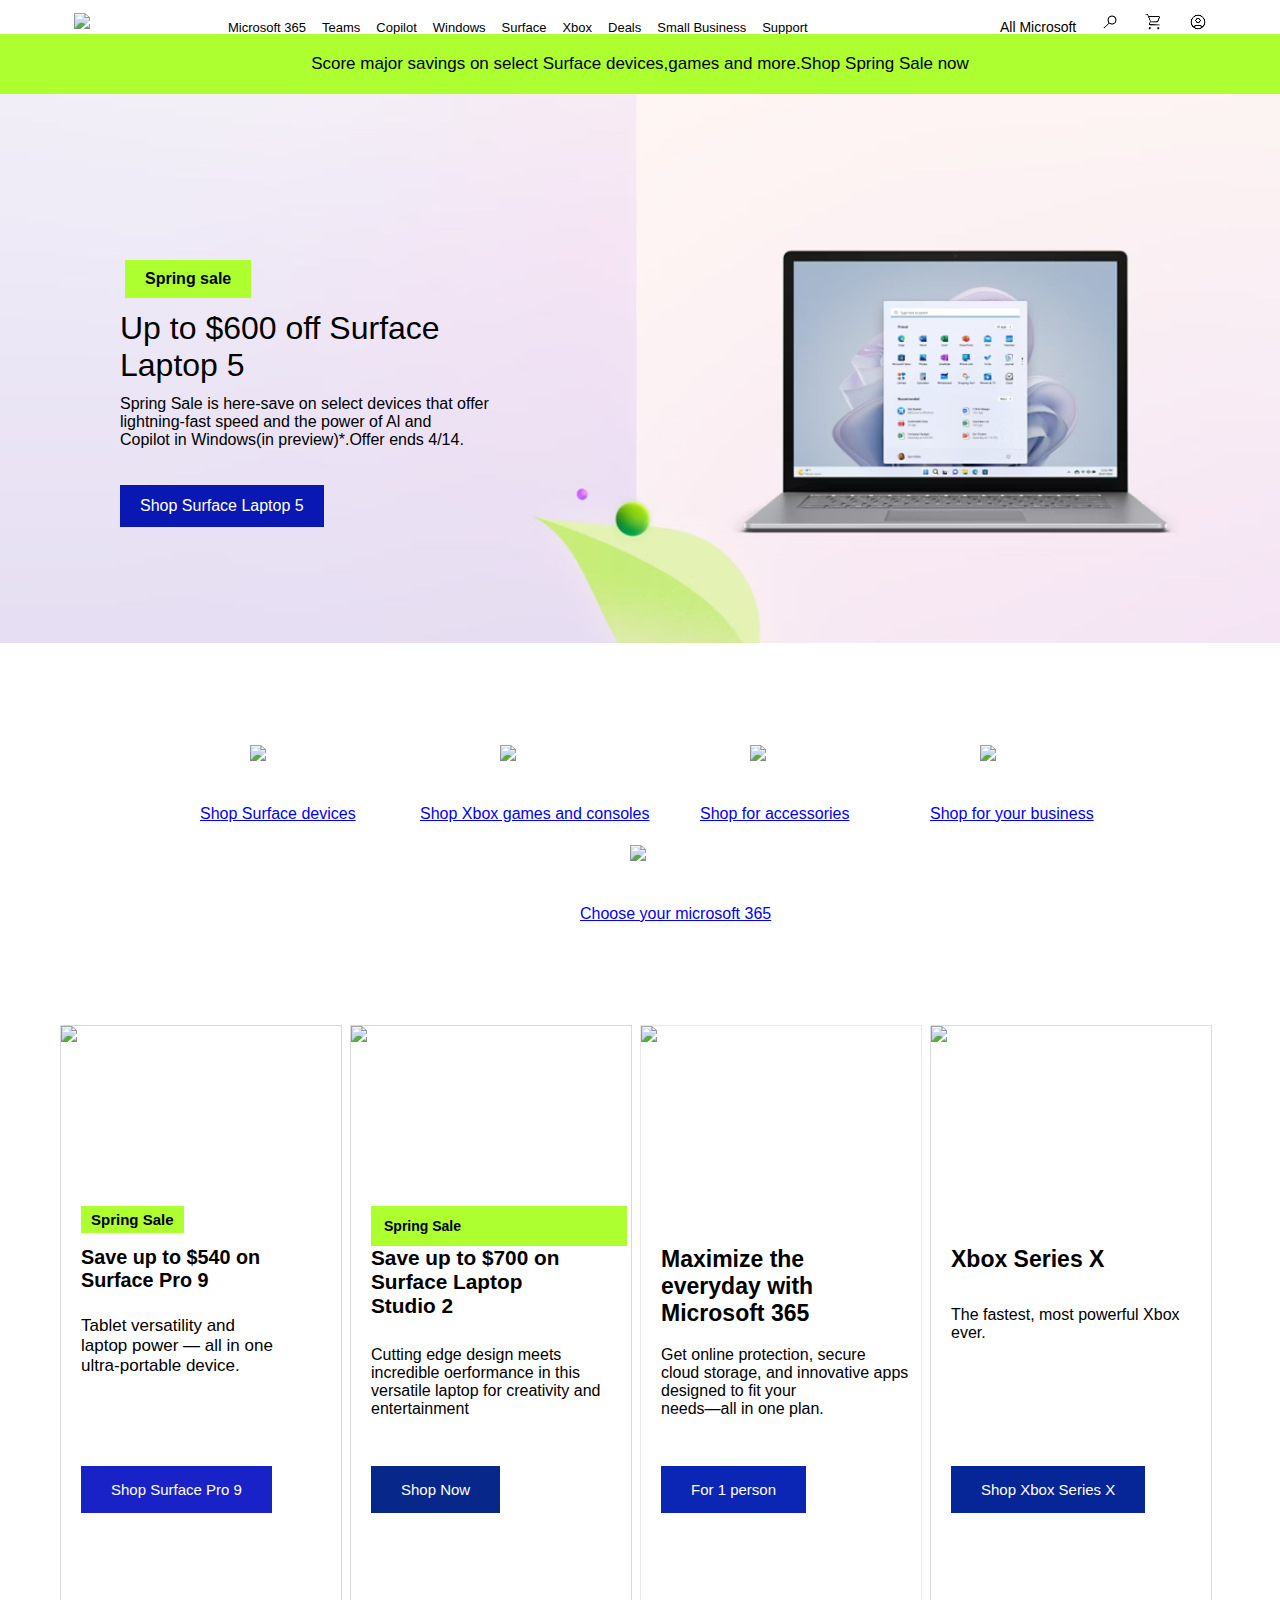
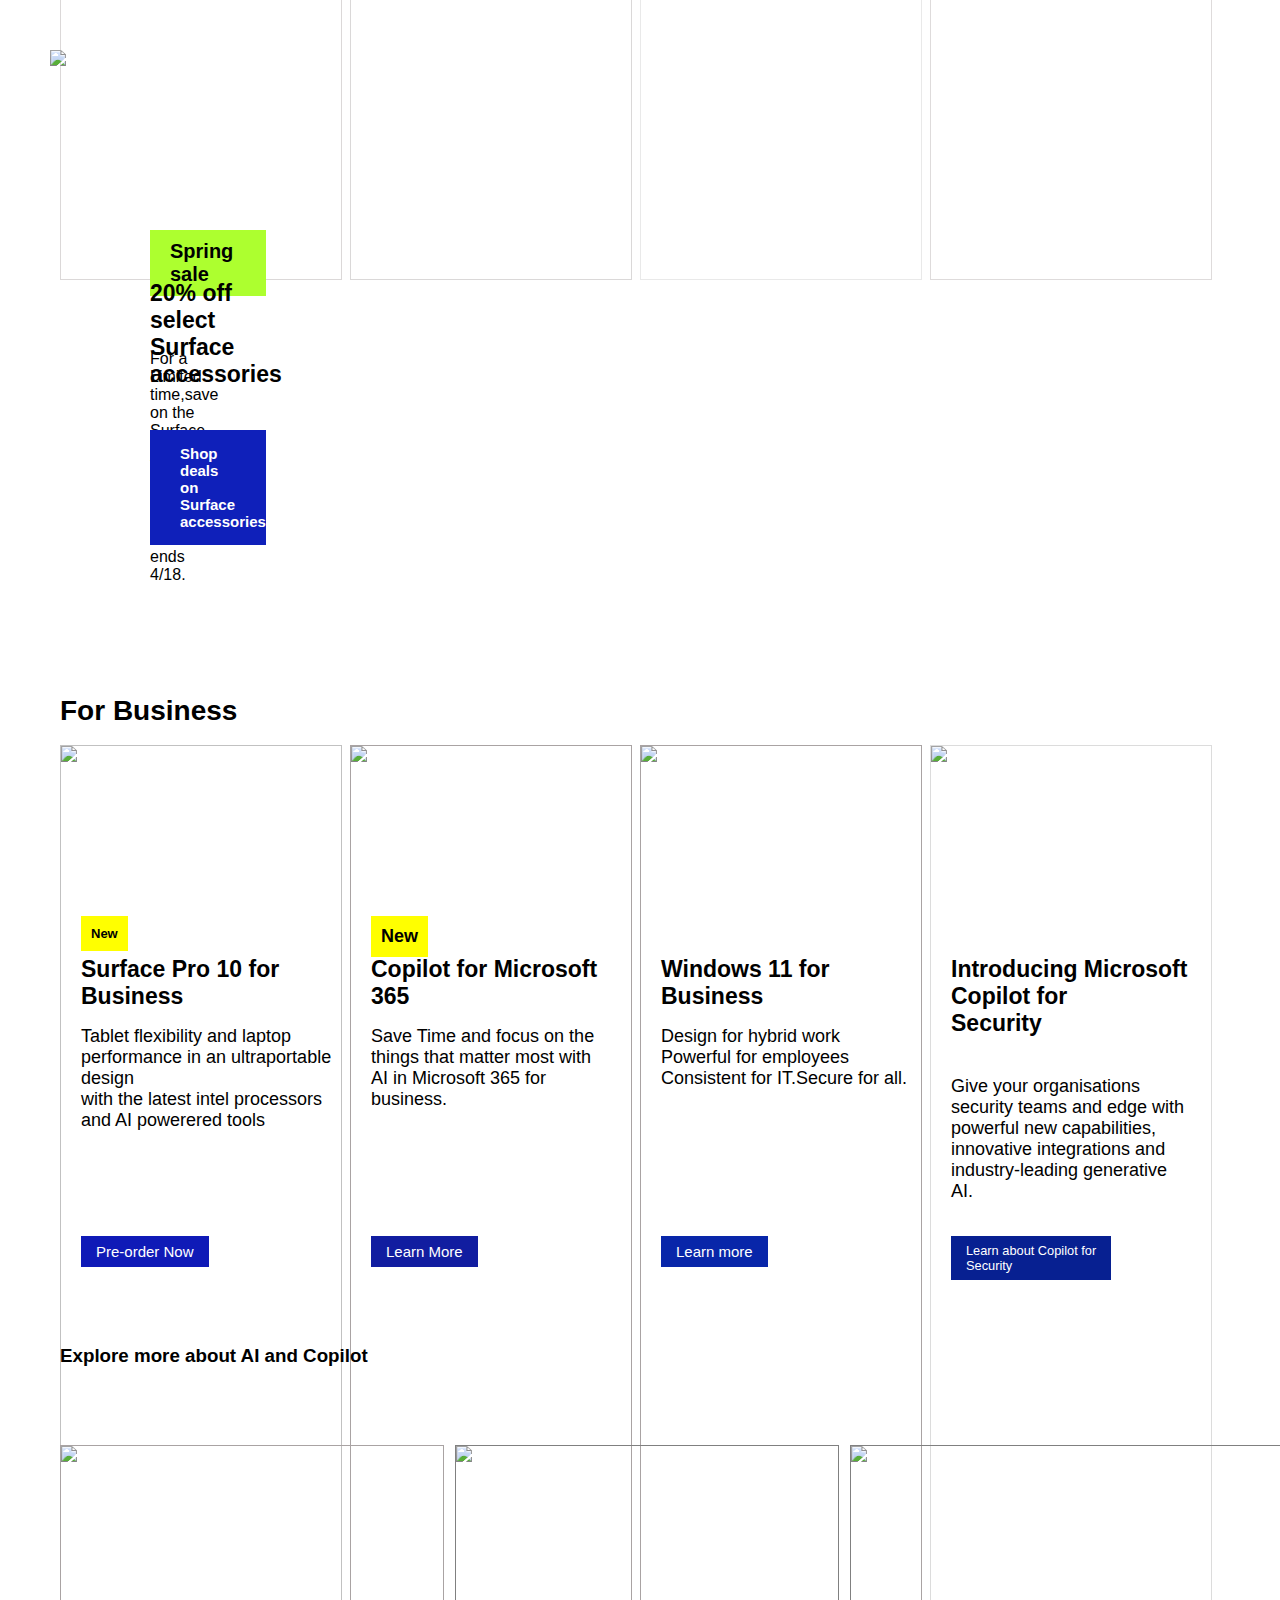
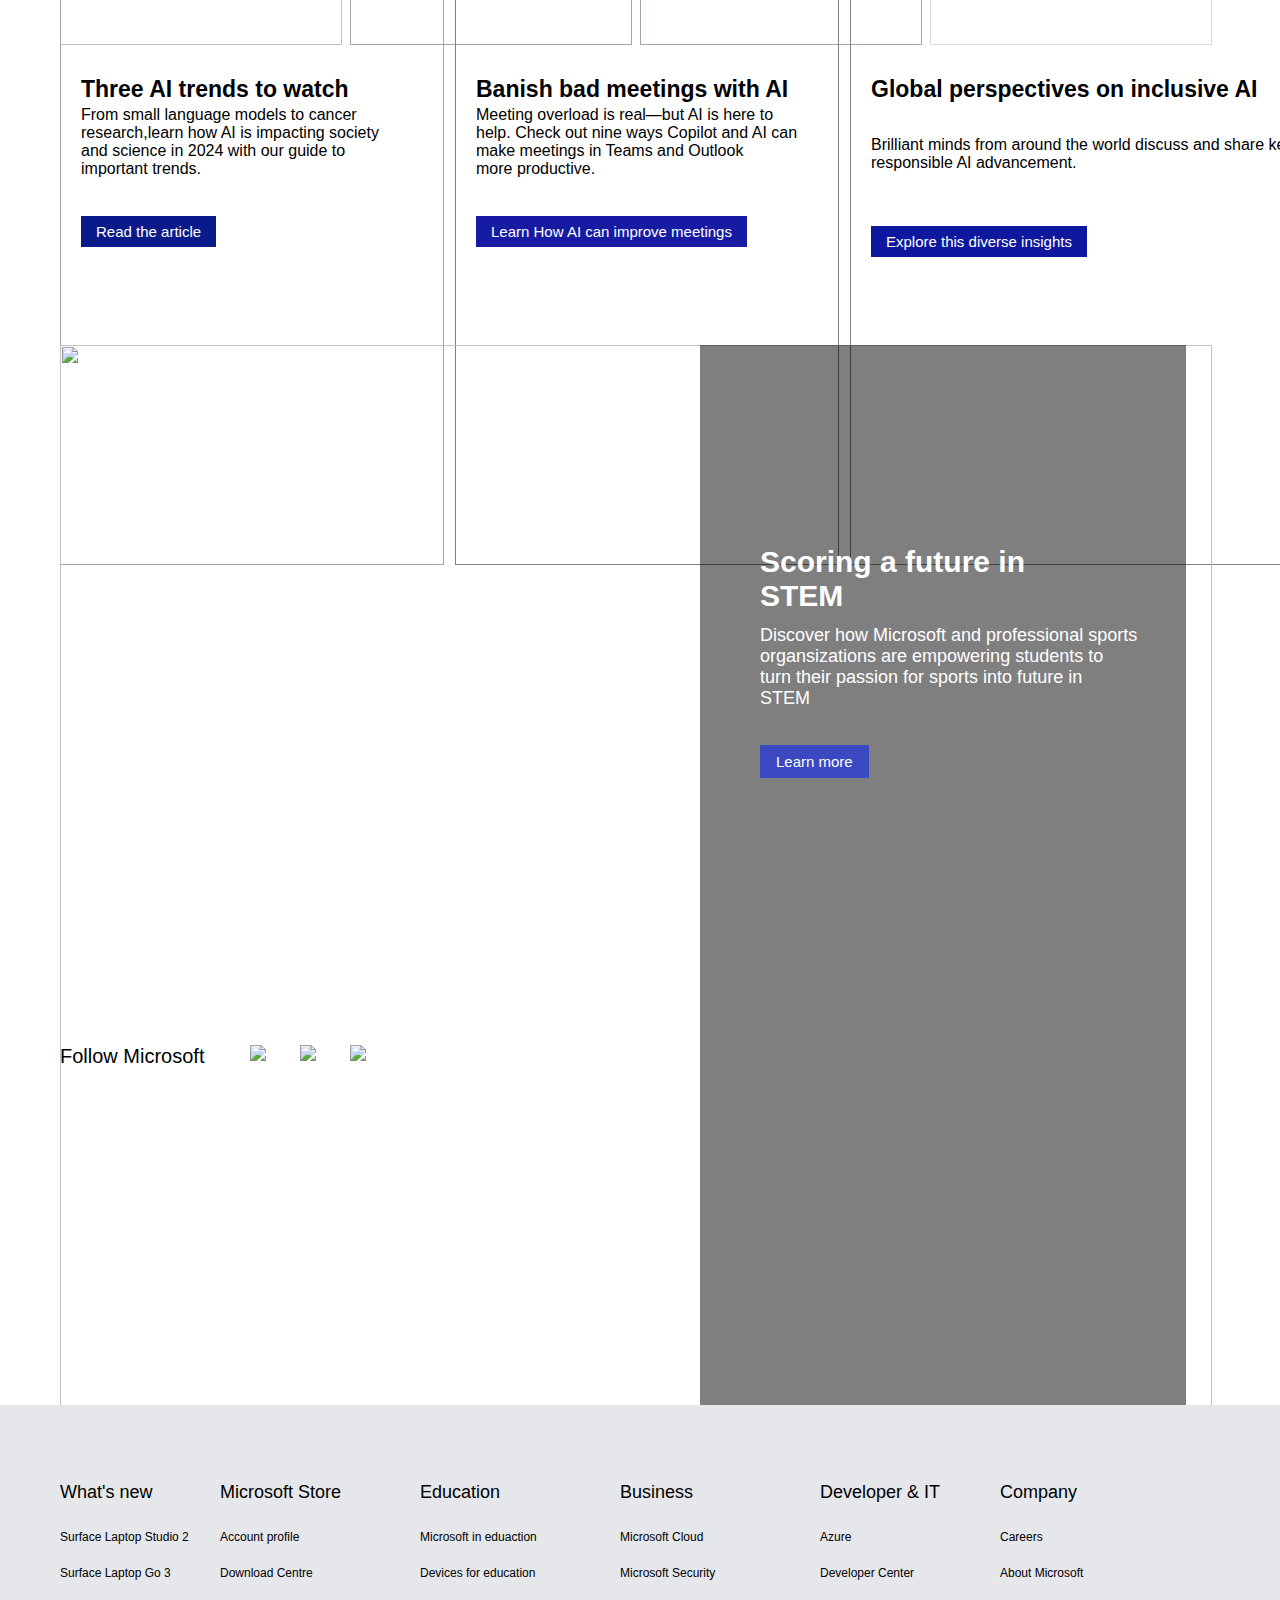
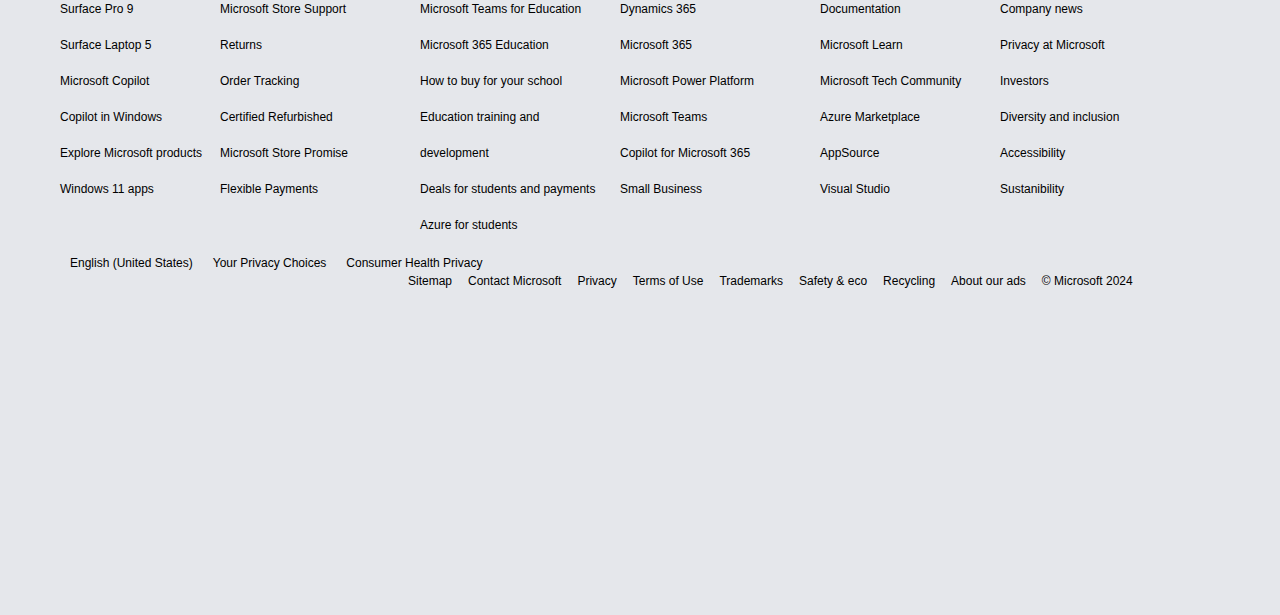
==== index.html @ fb1b8ef7 "name changed" ====
<!DOCTYPE html>
<html lang="en">
    <head>
        <title>microsoft</title>
        <meta charset="utf-8">
        <meta name="viewport" width="device-width" initial-scale="1.0">
        <link rel="stylesheet" href="style.css">
        <link rel="stylesheet" href="https://fonts.googleapis.com/css2?family=Material+Symbols+Outlined:opsz,wght,FILL,GRAD@20..48,100..700,0..1,-50..200" />
    </head>
    
     <header>
        <div class="img1">
        <img src="https://img-prod-cms-rt-microsoft-com.akamaized.net/cms/api/am/imageFileData/RE1Mu3b?ver=5c31" width="10%"></div>
        <div class="menu">
        <img src="images/menu.png"></div>
           <div class="nav-bar">
            <ul>
               <li><a href="#">Microsoft 365</a></li>
               <li><a href="#">Teams</a></li>
               <li><a href="#">Copilot</a></li>
               <li><a href="#">Windows</a></li>
               <li><a href="#">Surface</a></li>
               <li><a href="#">Xbox</a></li>
               <li><a href="#">Deals</a></li>
               <li><a href="#">Small Business</a></li>
               <li><a href="#">Support</a></li>
             </ul>
             </div>
             <div class="nav-bar2">
                <ul>
                    <li><a href="#"> All Microsoft</a></li>
                    <li><a href="#"><img src="images/search.png"></a></li>
                    <li><a href="#"><img src="images/shop.png"></a></li>
                    <li><a href="#"><img src="images/account.png"></a></li>
                </ul>
            </div>
     </header>
<body>
   <div class="score">
   <p><a href="#">Score major savings on select Surface devices,games and more.Shop Spring Sale now</a></p></div>
<div class="section1">
   <a href="#"><img src="images/Highlight.avif" width="100%"></a>
   <div class="spring">
    <h6>Spring sale</h6>
    <h5>Up to $600 off Surface<br> Laptop 5</h5>
    <h4>Spring Sale is here-save on select devices that offer<br>
    lightning-fast speed and the power of Al and<br>Copilot
    in Windows(in preview)*.Offer ends 4/14.</h4>
    <div class="blue">
    <p><a href="#">Shop Surface Laptop 5</a></p></div>
    </div>
</div>


<div class="section2">
 <div class="shop1"><a href="#"><img src="https://cdn-dynmedia-1.microsoft.com/is/content/microsoftcorp/Link-List-Icons-Surface-Devices?wid=20&hei=20" width="4%"></a>
    <p><a href="#">Shop Surface devices</a></p>
  </div>
 <div class="shop2"><a href="#"><img src="https://cdn-dynmedia-1.microsoft.com/is/content/microsoftcorp/Link-List-Icons-Xbox-Games-Consoles?wid=20&hei=20" width="4%"></a>
  <p><a href="#">Shop Xbox games and consoles</a></p>
</div>
 <div class="shop3"><a href="#"><img src="https://cdn-dynmedia-1.microsoft.com/is/content/microsoftcorp/Link-List-Icons-Accessories?wid=20&hei=20" width="4%"></a>
 <p><a href="#">Shop for accessories</a></p>
</div>
 <div class="shop4"><a href="#"><img src="https://cdn-dynmedia-1.microsoft.com/is/content/microsoftcorp/Link-List-Icons-Business?wid=20&hei=20" width="4%"></a>
<p><a href="#">Shop for your business</a></p></div>
 <div class="shop5"><a href="#"><img src="https://cdn-dynmedia-1.microsoft.com/is/content/microsoftcorp/Link-List-Icons-Microsoft-365?wid=20&hei=20" width="4%"></a>
<p><a href="#">Choose your microsoft 365</a></p></div>
</div>


<div class="section3">
   <div class="save">
<img src="https://cdn-dynmedia-1.microsoft.com/is/image/microsoftcorp/Content-Card-Test-Surface-Pro-9-Contextual-Lifestyle-01?wid=297&hei=167&fit=crop">
<h6>Spring Sale</h6><br><br>
<h5>Save up to $540 on<br> Surface Pro 9</h5>
<h4>Tablet versatility and <br>laptop power — all in one<br> ultra-portable device.</h4>
<p class="pre2">Shop Surface Pro 9</p>
</div>

<div class="save1">
<img src="https://cdn-dynmedia-1.microsoft.com/is/image/microsoftcorp/Content-Card-Surface-Laptop-Studio-2-CONS-M001?wid=297&hei=167&fit=crop">
<h6>Spring Sale</h6>
<h4>Save up to $700 on<br> Surface Laptop<br> Studio 2</h4>
<h3>Cutting edge design meets incredible oerformance in this versatile laptop for creativity and entertainment</h3>
<p><a href="#">Shop Now</a></p>
</div>

<div class="save2">
 <img src="https://cdn-dynmedia-1.microsoft.com/is/image/microsoftcorp/Content-Card-Microsoft-365-Lifestyle-Sandstone-Icon-Toss?wid=297&hei=167&fit=crop">  
 <h5>Maximize the <br>everyday with<br> Microsoft 365</h5><br>
 <h4>Get online protection, secure<br> cloud storage, and innovative apps designed to fit your<br> needs—all in one plan.</h4><br>
<p><a href="#">For 1 person</a></p>
</div>

<div class="save3">
<img src="https://cdn-dynmedia-1.microsoft.com/is/image/microsoftcorp/gldn-XSX-CP-Xbox-Series-X?wid=297&hei=167&fit=crop">
<h5> Xbox Series X</h5><br>                                                                                                                                                    
  <h4> The fastest, most powerful Xbox ever.</h4><br>
   <p><a href="#">Shop Xbox Series X</a></p>
</div>
</div>

<div class="section4">
<img src="https://cdn-dynmedia-1.microsoft.com/is/image/microsoftcorp/Highlight-Surface-USB-C-Travel-Hub-Pen-FY24SPR:VP4-1260x600">
<div class="spring2">
<h6>Spring sale</h6>
<h5>20% off select Surface<br>accessories</h5>
<h4>For a Limited time,save on the Surface USB-C<br>
Travel Hub and select Surface Pens.Offer ends<br>4/18.</h4>
<p><a href="#">Shop deals on Surface accessories</a></p>
</div>
</div>

<div class="section5">
<h2>For Business</h2>

<div class="new">
 <img src="https://cdn-dynmedia-1.microsoft.com/is/image/microsoftcorp/Content-Card-Surface-Pro-10-Platinum-Lifestyle-COMR-M001?wid=297&hei=167&fit=crop">  
 <h6>New</h6>
 <h5>Surface Pro 10 for Business</h5>
 <h4>Tablet flexibility and laptop <br>
performance in an ultraportable design<br>
with the latest intel processors and AI powerered tools</h4>
<p><a href="#">Pre-order Now</a></p>
</div>

<div class="time">
<img src="https://cdn-dynmedia-1.microsoft.com/is/image/microsoftcorp/Content-Card-Copilot-Commercial?wid=297&hei=167&fit=crop">
<h6>New</h6>
<h5>Copilot for Microsoft 365</h5>
<h4>Save Time and focus on the<br>
things that matter most with<br> AI in Microsoft 365 for<br> business.</h4>
<p><a href="#">Learn More</a></p>
</div>

<div class="learn">
<img src="https://cdn-dynmedia-1.microsoft.com/is/image/microsoftcorp/Content-Card-Windows-11-Business?wid=297&hei=167&fit=crop">
<h4>Windows 11 for Business</h4>
<h3>Design for hybrid work<br>
Powerful for employees<br>
Consistent for IT.Secure for all.</h3>
<p><a href="#">Learn more</a></p>
</div>

<div  class="copilot">
<img src="https://cdn-dynmedia-1.microsoft.com/is/image/microsoftcorp/Content-Card-Copilot-For-Security?wid=297&hei=167&fit=crop">
<h4>Introducing Microsoft<br> Copilot for<br> Security</h4>
<h3>Give your organisations<br> security teams and edge with<br> powerful new capabilities,<br>innovative integrations 
   and<br> industry-leading generative<br>AI.
</h3>
<p><a href="#">Learn about Copilot for<br> Security</a></p>
</div>

</div>

<div class="section6">
<h2>Explore more about AI and Copilot</h2>
<div class="trend">
<img src="https://cdn-dynmedia-1.microsoft.com/is/image/microsoftcorp/Content-Card-AI-Trends-03-2024?wid=404&hei=228&fit=crop">
<h3>Three AI trends to watch</h3>
<h5>From small language models to cancer<br> research,learn how AI is impacting society<br> and science in 2024 with our guide to<br>
   important trends.
</h5>
<p><a>Read the article</a></p>
</div>

<div class="meeting">
<img src="https://cdn-dynmedia-1.microsoft.com/is/image/microsoftcorp/Content-Card-Microsoft-Copilot-Bad-Meetings?wid=404&hei=228&fit=crop">
<h3>Banish bad meetings with AI</h3>
<h5>Meeting overload is real—but AI is here to <br>help. 
   Check out nine ways Copilot and AI can<br> make meetings in Teams and Outlook<br> more productive.
</h5>
<p><a>Learn How AI can improve meetings</a></p>
</div>

<div class="AI">
<img src="https://cdn-dynmedia-1.microsoft.com/is/image/microsoftcorp/Content-Card-MSCOM-Responsible-AI-Interviews?wid=404&hei=228&fit=crop">
<h3>Global perspectives on inclusive AI</h3>
<h5>Brilliant minds from around the world discuss and share key insights on responsible AI advancement.</h5>
<p><a>Explore this diverse insights</a></p>
</div>

</div>

<div class="section7">
<img src="https://cdn-dynmedia-1.microsoft.com/is/image/microsoftcorp/Highlight-MSCOM-Microsoft-Sport-STEM-24:VP3-1083x600">
<div class="score1">
<h4>Scoring a future in<br>STEM</h4>   
<h5>Discover how Microsoft and professional sports<br> organsizations are empowering students 
   to<br> turn their passion for sports into future in<br> STEM</h5>
   <p><a>Learn more</a></p>
   </div>
</div>

<div class="section8"><p>Follow Microsoft</p>
<div class="socials"><a href="#"><img src="https://cdn-dynmedia-1.microsoft.com/is/image/microsoftcorp/Facebook%202x?scl=1" width="50%"></a></div>
<div class="socials1"><a href="#"><img src="https://cdn-dynmedia-1.microsoft.com/is/image/microsoftcorp/icon-MSCOM-X-64x64?scl=1" width="50%"></a></div>
<div class="socials2"><a href="#"><img src="https://cdn-dynmedia-1.microsoft.com/is/image/microsoftcorp/Linkedin%202x?scl=1" width="50%"></a></div>
</div>



<div class="footer">
<div class="footer1">
   <p>What's new</p>
   <ul>
   <li><a href="#">Surface Laptop Studio 2</a></li>
   <li><a href="#">Surface Laptop Go 3 </a></li>
   <li><a href="#">Surface Pro 9 </a></li>
   <li><a href="#">Surface Laptop 5</a></li>
   <li><a href="#">Microsoft Copilot</a></li>
   <li><a href="#">Copilot in Windows</a></li>
   <li><a href="#">Explore Microsoft products </a></li>
   <li><a href="#">Windows 11 apps</a></li>
   </ul>
</div>

<div class="footer2">
   <p>Microsoft Store</p>
<ul>
   <li><a href="#">Account profile </a></li>
   <li><a href="#">Download Centre</a></li>
   <li><a href="#">Microsoft Store Support</a></li>
   <li><a href="#">Returns</a></li>
   <li><a href="#">Order Tracking</a></li>
   <li><a href="#">Certified Refurbished</a></li>
   <li><a href="#">Microsoft Store Promise</a></li>
   <li><a href="#">Flexible Payments</a></li>
   <li><a href="#"></a></li>
   </ul>
</div>
    <div class="footer3">
      <p>Education</p>
   <ul>
      <li><a href="#">Microsoft in eduaction</a></li>
      <li><a href="#">Devices for education</a></li>
      <li><a href="#">Microsoft Teams for Education</a></li>
      <li><a href="#">Microsoft 365 Education</a></li>
      <li><a href="#">How to buy for your school</a></li>
      <li><a href="#">Education training and<br>development</a></li>
      <li><a href="#">Deals for students and payments</a></li>
      <li><a href="#">Azure for students</a></li>
      
      </ul>
      </div>

      <div class="footer4">
         <p>Business</p>
      <ul>
         <li><a href="#">Microsoft Cloud</a></li>
         <li><a href="#">Microsoft Security</a></li>
         <li><a href="#">Dynamics 365</a></li>
         <li><a href="#">Microsoft 365</a></li>
         <li><a href="#">Microsoft Power Platform</a></li>
         <li><a href="#">Microsoft Teams</a></li>
         <li><a href="#">Copilot for Microsoft 365</a></li>
         <li><a href="#">Small Business</a></li>
         <li><a href="#"></a></li>
         </ul>
      </div>
      <div class="footer5">
         <p>Developer & IT</p>
         <ul>
            <li><a href="#">Azure</a></li>
            <li><a href="#">Developer Center</a></li>
            <li><a href="#">Documentation</a></li>
            <li><a href="#">Microsoft Learn</a></li>
            <li><a href="#">Microsoft Tech Community</a></li>
            <li><a href="#">Azure Marketplace</a></li>
            <li><a href="#">AppSource</a></li>
            <li><a href="#">Visual Studio</a></li>
            <li><a href="#"></a></li>
            </ul>
         </div>
         <div class="footer6">
            <p>Company</p>
            <ul>
               <li><a href="#">Careers</a></li>
               <li><a href="#">About Microsoft</a></li>
               <li><a href="#">Company news</a></li>
               <li><a href="#">Privacy at Microsoft</a></li>
               <li><a href="#">Investors</a></li>
               <li><a href="#">Diversity and inclusion</a></li>
               <li><a href="#">Accessibility</a></li>
               <li><a href="#">Sustanibility</a></li>
               <li><a href="#"></a></li>
               </ul>
             </div>
             <div class="footers">
               <ul>
                  <li>English (United States)</li>
                  <li>Your Privacy Choices</li>
                  <li>Consumer Health Privacy</li>
               </ul>
             </div>
             <div class="footer7">
              <ul>
               <li>Sitemap</li>
               <li>Contact Microsoft</li>
               <li>Privacy</li>
               <li>Terms of Use</li>
               <li>Trademarks</li>
               <li>Safety & eco</li>
               <li>Recycling</li>
               <li>About our ads</li>
               <li>© Microsoft 2024</li>
              </ul>
             </div>
    </div>
   
</body>  
</html>
---- style.css ----
*{
  max-width:100%;
  margin:0;
  padding:0;
  box-sizing:border-box;
  font-family:"Segoe UI","Helvetica Neue",Helvetica,Arial,sans-serif;
 }

 html{
    font-size:62.5%;
 }
  .img1{
 padding-left:7.375rem;
 padding-top:0.313rem;
 
 }

 @media(min-width:800px) {
    .menu{
        display:none;
     }
 }
 @media(max-width:800px) {
    .menu{
        position:absolute;
        top:0;
        left:0.625rem;
    }
 }

@media(max-width:800px) {
    .nav-bar{
     display:none;
    }
}
 .nav-bar{
    float:left;
 }
 ul{
  list-style-type:none;
  margin: 0;
  padding: 0;
 }

 .nav-bar li {
    float:left;
  }

 .nav-bar li a {
    padding:8px;
    text-decoration:none;
    color: black;
  }
  header{
    position: relative;
    top:10px;
    padding-bottom:1.25rem;
  }
  .nav-bar{
    position:absolute;
    top:10px;
    left:220px;
    font-size:1.3rem;
  }
  .nav-bar2{
    position:absolute;
    top:0.2rem;
    left:990px;
    font-size:14px;
    padding:0;
  }
  @media(max-width:800px) {
    .nav-bar2{
      display:none;
    }
  }
  .nav-bar2 li{
    display:inline;
  }
  .nav-bar2 li a{
    padding:10px;
    text-decoration:none;
    color:black;
  }
   .score a{
    position:relative;
    top:0;
    text-decoration:none;
    color:black;
    background-color:greenyellow;
    display:block;
    text-align:center;
    padding:20px 20px 20px 20px;
    font-size:1.7rem;
    font-weight:500;
  }
  @media(max-width:430px){
    .score a{
      position:relative;
      top:12px;
      font-size:2.9rem;
      padding:10px 15px 15px 15px;
    
    }
  }
  .section1 img{
  position: relative;
  }
 @media(max-width:430px){
  .section1 img{
  width:500vw;
 }
}
  .section1 h6 {
   position:absolute;
   top:260px;
   left:125px;
   font-size:1.6rem;
   display:block;
   background-color:greenyellow;
   padding:10px 20px;
   font-weight:600;
  }
  @media(max-width:800px){
    .section1 h6{
      position:absolute;
      top:420px;
      left:30px;
    }
  }
  @media(max-width:430px){
    .section1 h6{
      position:absolute;
      top:590px;
      left:30px;
      font-size:2rem;
    }
  }
  .section1 h5{
    position:absolute;
    top:310px;
    left:120px;
    font-size:3.2rem;
    font-weight:500;
  }
  @media(max-width:800px){
    .section1 h5{
      position:absolute;
      top:450px;
      left:30px;
    }
  }
  @media(max-width:430px){
    .section1 h5{
      position:absolute;
      top:650px;
      left:30px;
      font-size:3rem;
    }
  }
 .section1 h4 {
    position:absolute;
    top:395px;
    left:120px;
    font-size:1.6rem;
    font-weight:300;
  }
  @media(max-width:800px){
    .section1 h4{
      position: absolute;
      top:550px;
      left:1.875rem;
    }
  }
  @media(max-width:430px){
    .section1 h4{
      position: absolute;
      top:760px;
      left:30px;
      font-size:2rem;
    } 
  }
  .section1 .blue a{
    position:absolute;
    top:485px;
    left:120px;
    background-color:rgb(9, 23, 179);
    color:white;
    text-align:start;
    font-size:1.6rem;
    padding:12px 20px;
    text-decoration:none;
  }
  @media(max-width:800px){
    .section1 .blue a {
      position:absolute;
      top:630px;
      left:30px;
    }
  }
  @media (max-width:430px) {
    .section1 .blue a {
      position:absolute;
      top:860px;
      left:40px;
      font-size:3rem;
  }
}
  
  .section2{
    position:relative;
  }
  @media (max-width:800px) {
    .section2 {
      height:90vh;
      left:0;
      top:200px;
      
    }
  }
  .shop1 img{
    position:absolute;
    top:100px;
    left:250px;
  }
  @media(max-width:800px){
    .shop1 img{
      position:absolute;
      top:120px;
      left:220px;
    }
  }
 @media(max-width:430px) {
  .shop1 img{
    position: absolute;
      top:200px;
      left:420px;
      width:30vw;
  }
 }
  .shop1 p a{
    position:absolute;
    top:160px;
    left:200px;
    font-size:1.6rem;
    color:blue;
  }
  @media(max-width:800px){
    .shop1 p a{
      position: absolute;
      top:150px;
      left:70px;
    }
  }
  @media(max-width:430px){ 
    .shop1 p a{
      position: absolute;
      top:310px;
      left:380px;
    }
  }
  .shop2 img{
    position:absolute;
    top:100px;
    left:500px;
  }
  @media(max-width:800px){ 
    .shop2 img{
      position:absolute;
      top:120px;
      left:380px;
    }
  }
  @media(max-width:430px){
    .shop2 img{
      position: absolute;
      top:350px;
      left:220px;
      width:30vw;
    }
   }
  .shop2 p a{
    position:absolute;
    top:160px;
    left:420px;
    font-size:1.6rem;
    color:blue;
  }
  @media(max-width:900px){ 
    .shop2 p a{
      position:absolute;
      top:150px;
      left:250px;
    }
  }
  @media(max-width:430px){ 
    .shop2 p a {
      position: absolute;
      top:450px;
      left:150px;
      font-size:1.9rem;
    }
  }
  .shop3 img{
    position:absolute;
    top:100px;
    left:750px;
  }
  @media(max-width:800px){
    .shop3 img{
     position:absolute;
     top:120px;
     left:560px;
    }
  }
  @media(max-width:430px){
    .shop3 img {
      position: absolute;
      top:350px;
      left:620px;
      width:30vw;
    }
  }
.shop3 p a {
  position: absolute;
  top:160px;
  left:700px;
  font-size:1.6rem;
  color:blue;
}
@media(max-width:800px){
  .shop3 p a {
    position:absolute;
    top:150px;
    left:500px;
  }
 }
 @media(max-width:430px){
  .shop3 p a {
    position: absolute;
    top:450px;
    left:570px;
    font-size:1.9rem;
  }
}
.shop4 img{
  position:absolute;
  top:100px;
  left:980px;

}
@media(max-width:800px) {
  .shop4 img{
    position:absolute;
    top:250px;
    left:250px;       
  }
}
@media(max-width:430px) {
  .shop4 img{
    position: absolute;
    top:520px;
    left:230px;
    width:30vw;

  }
}
.shop4 p a {
  position:absolute;
  top:160px;
  left:930px;
  font-size:1.6rem;
  color:blue;
}
@media(max-width:800px){
  .shop4 p a {
    position:absolute;
    top:290px;
    left:200px;
  }
}
 @media(max-width:430px){
  .shop4 p a {
    position: absolute;
    top:630px;
    left:200px;
    font-size:1.9rem;
  }
  }
.shop5 img{
  position:absolute;
  top:200px;
  left:630px;
}
@media(max-width:800px){
  .shop5 img{
    position:absolute;
    top:250px;
    left:500px;
  }
}
@media(max-width:430px){
  .shop5 img{
    position: absolute;
    top:520px;
    left:620px;
    width:30vw;
  }
}
.shop5 p a {
  position: absolute;
  top:260px;
  left:580px;
  font-size:1.6rem;
  color:blue;
}
@media(max-width:800px){ 
  .shop5 p a {
    position:absolute;
    top:290px;
    left:450px;
  }
}
@media(max-width:430px){
  .shop5 p a {
    position: absolute;
    top:630px;
    left:590px;
    font-size:1.9rem;
  }
}
.section3{
  position:relative;

}
.save{
  position:absolute;
  top:380px;
  left:60px;
  background-color:white;
  height:95vh;
  width:22vw;
  border:1px solid rgb(219, 216, 216);
}
@media (max-width:800px) {
  .save{
    position:absolute;
    top:100px;
    left:30px;
    width:42vw;
  }
}
@media(max-width:430px) {
  .save{
    position:absolute;
    top:330px;
    left:200px;
    width:150vw;
    height:100vh;
  }
}
@media(max-width:430px){
  .save img{
    width:150vw;
  }
}
.save h6{
  position:absolute;
  top:180px;
  left:20px;
  background-color:greenyellow;
  display:block;
  padding:5px 10px;
  font-size:15px;
}
@media(max-width:430px){
  .save h6{
   position: absolute; 
   top:350px ;
  }
}

.save h5{
  position:absolute;
  top:220px;
  left:20px;
  font-size:1.98rem;
  font-weight:600;
}
@media(max-width:430px){
  .save h5{
    position: absolute; 
   top:400px ;
   font-size:2.5rem;

  }
}
.save h4{
  position: absolute;
  top:290px;
  left:20px;
  font-size:1.7rem;
  font-weight:400;
}

@media(max-width:430px){
  .save h4{
    position: absolute; 
   top:490px;
   font-size:2.5rem;
  }
}
.save p{
  position:absolute;
  top:440px;
  left:20px;
  display:block;
  background-color:rgb(25, 34, 199);
  font-size:15px;
  padding:15px 30px;
  text-align:start;
  color:white;
}
@media(max-width:430px){
  .save p{
    position: absolute; 
   top:550px;
   font-size:2.5rem;

  }
}
.save1{
  position:absolute;
  top:380px;
  left:350px;
  height:95vh;
  width:22vw;
  border:1px solid rgb(218, 216, 216);
}
@media(max-width:800px) {
  .save1{
    position:absolute;
    top:100px;
    left:350px;
    width:42vw;
  }
}
@media(max-width:430px) {
  .save1{
    position:absolute;
    top:980px;
    left:320px;
    width:70vw;
    height:80vh;
  }
}
.save1 h6{
  position:absolute;
  top:180px;
  left:20px;
  background-color:greenyellow;
  display:block;
  padding:12px 13px;
  font-size:1.4rem;
  width:20vw;
}
.save1 h4{
  position: absolute;
  top:220px;
  left:20px;
  font-size:2.08rem;
  font-weight:600;
}
.save1 h3 {
  position: absolute;
  top:320px;
  left:20px;
  font-size:16px;
  font-weight:400;
}
.save1 p a{
  position:absolute;
  top:440px;
  left:20px;
  display:block;
  background-color:rgb(7, 40, 138);
  font-size:15px;
  padding:15px 30px;
  text-align:start;
  color:white;
  text-decoration: none;
}
.save2{
  position:absolute;
  top:380px;
  left:640px;
  height:95vh;
  width:22vw;
  border:1px solid rgb(233, 233, 233);
}
@media(max-width:800px){
.save2{
 position:absolute;
 top:650px;
 left:30px;
 width:42vw;
}
}
@media(max-width:430px) {
  .save2{
    position:absolute;
    top:1920px;
    left:320px;
    width:70vw;
    height:80vh;
  }
}
.save2 h5 {
  position: absolute;
  top:220px;
  left:20px;
  font-size:23px;
  font-weight:600;
}
.save2 h4{
  position:absolute;
  top:320px;
  left:20px;
  font-size:16px;
  font-weight:400;
}
.save2 p a{
  position:absolute;
  top:440px;
  left:20px;
  display:block;
  background-color:rgb(11, 37, 181) ;
  font-size:15px;
  padding:15px 30px;
  text-align:start;
  color:white;
  text-decoration: none;
}
.save3{
  position: absolute;
  top:380px;
  left:930px;
  height:95vh;
  width:22vw;
  border:1px solid rgb(222, 219, 219);

}
@media(max-width:800px) {
  .save3{
    position:absolute;
    top:650px;
    left:350px;
    width:42vw;
  }
}
@media(max-width:430px){
  .save3{
    position:absolute;
    top:1410px;
    left:320px;
    width:70vw;
    height:75vh;
  }
}
.save3 h5{
  position:absolute;
  top:220px;
  left:20px;
  font-size:23px;
  font-weight:600;
}
.save3 h4{
  position:absolute;
  top:280px;
  left:20px;
  font-size:16px;
  font-weight:400;
}
.save3 p a{
  position:absolute;
  top:440px;
  left:20px;
  display:block;
  background-color:rgb(6, 38, 151) ;
  font-size:15px;
  padding:15px 30px;
  text-align:start;
  color:white ;
  text-decoration: none;
}
.section4{
  position:absolute;
  top:1650px;
  padding-left:50px;
  padding-right:50px;
}
@media(max-width:800px)
{
  .section4{
    position:absolute;
    top:2150px;
    left:-20px;
  }
}
@media(max-width:430px) {
.section4{
 position:absolute;
 top:3600px;
 left:30px;
}
}
.section4 h6{
  position:absolute;
  top:180px;
  left:150px;
  background-color:greenyellow;
  display:block;
  padding:10px 20px;
  font-size:20px;
  width:20vw;
}

@media(max-width:800px){
  .section4 h6{
    position:absolute;
    top:330px;
    left:50px;
  }
}
@media(max-width:430px){
  .section4 h6{
   position:absolute ; 
   top:400px;
   left:50px;
   display:block;
  padding:10px 20px;
  font-size:20px;
  width:20vw;

  }
}
.section4 h5 {
  position: absolute;
  top:230px;
  left:150px;
  font-size:23px;
  font-weight:600;
}
@media(max-width:800px) {
  .section4 h5{
    position:absolute;
    top:380px;
    left:50px;
  }
}
@media(max-width:430px) {
  .section4 h5{
    position:absolute;
    top:470px;
    left:50px;
    font-size:25px;
  }
}
.section4 h4{
  position:absolute;
  top:300px;
  left:150px;
  font-size:16px;
  font-weight:400;
}
@media(max-width:800px){
.section4 h4{
  position:absolute;
  top:450px;
  left:50px;
}
}
@media(max-width:430px) {
  .section4 h4{
    position:absolute;
    top:550px;
    left:50px;
    font-size:20px;
  }
}
.section4 p a {
  position:absolute;
  top:380px;
  left:150px;
  display:block;
  background-color:rgb(15, 32, 186) ;
  font-size:15px;
  padding:15px 30px;
  text-align:start;
  color:white ;
  text-decoration: none;
  font-weight:bold;
}
@media(max-width:800px){
.section4 p a{
  position:absolute;
  top:520px;
  left:50px;
}
}
@media(max-width:430px){
  .section4 p a{
    position:absolute;
    top:650px;
    left:50px;
  }
  }

.section5{
  position:relative;
}
.section5 h2{
  position:absolute;
  top:1650px;
  left:60px;
  font-size:28px;
}
@media(max-width:800px){
.section5 h2{
  position:absolute;
  top:1850px;
  left:50px;
}
}
@media(max-width:430px) {
  .section5 h2{
    position:absolute;
    top:3190px;
    left:80px;
  }
}
.new{
  position:absolute;
  top:1700px;
  left:60px;
  height:100vh;
  width:22vw;
  border:1px solid rgb(193, 193, 193);
}
@media(max-width:800px) {
  .new{
    position:absolute;
    top:1920px;
    left:50px;
    width:42vw;
    height:95vh;
  }
}  
@media(max-width:430px) {
  .new{
    position: absolute;
    top:3250px;
    left:320px;
    width:80vw;
    height:90vh;
  }
}
.new h6{
  position:absolute;
  top:170px;
  left:20px;
  display:block;
  padding:10px;
  background-color:yellow;
  font-size:13px;
}
.new h5{
  position: absolute;
  top:210px;
  left:20px;
  font-size:23px;
  font-weight:600;
}
.new h4{
  position:absolute;
  top:280px;
  left:20px;
  font-size:18px;
  font-weight:400;

}
.new p a{
  position:absolute;
  top:490px;
  left:20px;
  display:block;
  background-color:rgb(15, 26, 183) ;
  font-size:15px;
  padding:7px 15px;
  text-align:start;
  color:white;
  text-decoration: none;
}
.time{
  position:absolute;
  top:1700px;
  left:350px;
  height:100vh;
  width:22vw;
  border:1px solid rgb(169, 163, 163);
}
@media(max-width:800px){
  .time{
    position: absolute;
    top:1920px;
    left:380px;
    width:40vw;
    height:95vh;
  }
}
@media(max-width:430px) {
  .time{
    position: absolute;
    top:3900px;
    left:320px;
    width:80vw;
    height:95vh;
  }
}
.time h6{
  position:absolute;
  top:170px;
  left:20px;
  display:block;
  padding:10px;
  background-color:yellow;
  font-size:18px;
}
.time h5{
  position: absolute;
  top:210px;
  left:20px;
  font-size:23px;
  font-weight:600; 
}
.time h4{
  position:absolute;
  top:280px;
  left:20px;
  font-size:1.8rem;
  font-weight:400;
}
.time p a {
  position:absolute;
  top:490px;
  left:20px;
  display:block;
  background-color:rgb(17, 29, 160) ;
  font-size:15px;
  padding:7px 15px;
  text-align:start;
  color:white;
  text-decoration: none; 
}
.learn{
  position:absolute;
  top:1700px;
  left:640px;
  height:100vh;
  width:22vw;
  border:1px solid rgb(169, 163, 163);
}
@media(max-width:800px){ 
  .learn{
    position: absolute;
    top:2500px;
    left:50px;
    width:42vw;
    height:95vh;
  }
}
@media(max-width:430px)
{
  .learn{
    position:absolute;
    top:4550px;
    left:80px;
    width:80vw;
    height:90vh;
  }
}
.learn h4{
  position:absolute;
  top:210px;
  left:20px;
  font-size:23px;
  font-weight:600; 

}
.learn h3{
  position:absolute;
  top:280px;
  left:20px;
  font-size:18px;
  font-weight:400;
}
.learn p a{
  position:absolute;
  top:490px;
  left:20px;
  display:block;
  background-color:rgb(8, 38, 169) ;
  font-size:15px;
  padding:7px 15px;
  text-align:start;
  color:white;
  text-decoration:none; 
}
.copilot{
  position: absolute;
  left:930px;
  height:100vh;
  top:1700px;
  width:22vw;
  border:1px solid gainsboro ;
}
@media(max-width:800px){ 
  .copilot{
    position:absolute;
    top:2500px;
    left:380px;
    width:42vw;
    height:95vh;
  }
}
@media(max-width:430px) {
  .copilot{
    position: absolute;
    top:5200px;
    left:80px;
    width:62vw;
  }
}
.copilot h4{
  position:absolute;
  top:210px;
  left:20px;
  font-size:23px;
  font-weight:600; 

}
.copilot h3{
  position:absolute;
  top:330px;
  left:20px;
  font-size:18px;
  font-weight:400; 

}
.copilot p a {
  position:absolute;
  top:490px;
  left:20px;
  display:block;
  background-color:rgb(7, 32, 145) ;
  font-size:1.28rem;
  padding:7px 15px;
  text-align:start;
  color:white;
  text-decoration:none; 
}
@media(max-width:800px){
  .copilot p a{
    position:absolute;
    top:460px;
    left:30px;
  }
}
@media(max-width:430px) { 
  .copilot p a {
    position:absolute;
    
  }
}
.section6{
  position:relative;
}

.section6 h2{
  position: absolute;
  top:2300px;
  left:60px;
  font-size:1.875rem;
}
@media(max-width:800px){
  .section6 h2{
    position:absolute;
    top:3080px;
    left:50px;
  } 
 }
 @media(max-width:430px) {
  .section6 h2 {
    position:absolute;
    top:5790px;
    left:40px;
    font:0.625rem;
  }
  }
.trend{
  position: absolute;
  top:2400px;
  left:60px;
  height:80vh;
  width:30vw;
  border:1px solid rgb(169, 163, 163);
}
@media(max-width:800px){
  .trend{
    position: absolute;
    top:3180px;
    left:100px;
    width:56vw;
  }
 }
 @media(max-width:430px) {
  .trend{
    position:absolute;
    top:5850px;
    left:40px;
    width:82vw;
  }
 }
.trend h3{
  position:absolute;
  top:230px;
  left:20px;
  font-size:23px;
  font-weight:600; 
}
.trend h5{
  position:absolute;
  top:260px;
  left:20px;
  font-size:16px;
  font-weight:400; 
}
.trend p a{
  position:absolute;
  top:370px;
  left:20px;
  display:block;
  background-color:rgb(11, 26, 138) ;
  font-size:15px;
  padding:7px 15px;
  text-align:start;
  color:white;
  text-decoration: none;  
}
.meeting{
  position: absolute;
  top:2400px;
  left: 455px;
  height:80vh;
  width:30vw;
  border:1px solid grey;
}
@media(max-width:800px){
  .meeting{
    position: absolute;
    top:3680px;
    left:100px;
    width:57vw;
  }
}
@media(max-width:430px) {
  .meeting{
    position: absolute;
    top:6320px;
    left:40px;
    width:82vw;
  }
}
.meeting h3{
  position:absolute;
  top:230px;
  left:20px;
  font-size:23px;
  font-weight:600; 
}
.meeting h5{
  position:absolute;
  top:260px;
  left:20px;
  font-size:16px;
  font-weight:400;  
}
.meeting p a{
  position:absolute;
  top:370px;
  left:20px;
  display:block;
  background-color:rgb(23, 27, 164) ;
  font-size:15px;
  padding:7px 15px;
  text-align:start;
  color:white;
  text-decoration: none;  
}
.AI{
  position: absolute;
  top:2400px;
  left:850px;
  height:80vh;
  width:65vh;
  border:1px solid grey;
}
@media(max-width:800px){ 
  .AI{
    position: absolute;
    top:4180px;
    left:100px;
    width:57vw;
  }
}
@media(max-width:430px) {
  .AI{
    position:absolute;
    top:6800px;
    left:40px;
    width:82vw;
  }
}
.AI h3{
  position:absolute;
  top:230px;
  left:20px;
  font-size:23px;
  font-weight:600; 
}
.AI h5{
  position:absolute;
  top:290px;
  left:20px;
  font-size:16px;
  font-weight:400;
}
.AI p a {
  position:absolute;
  top:380px;
  left:20px;
  display:block;
  background-color:rgb(14, 23, 158) ;
  font-size:15px;
  padding:7px 15px;
  text-align:start;
  color:white; 
  text-decoration: none;   
}
.section7{
  position:relative;

}
.section7 img {
  position:absolute;
  top:2900px;
  left:60px;
  width:90vw;
  height:120vh;

}
@media(max-width:800px){ 
  .section7 img{
    position:absolute;
    top:4700px;
    left:30px;
  }
}
@media(max-width:430px)
{
  .section7 img{
    position:absolute;
    top:7300px;
    left:20px;
    height:50vh;
  }
}
.score1{
  background-color:rgba(0,0,0,0.5);
  position:absolute;
  top:2900px;
  left:700px;
  height:120vh;
  width:38vw;
}
@media(max-width:800px){
  .score1{ 
    position:absolute;
    top:5200px;
    left:30px;
    height:80vh;
    width:90vw;
    background-color:white;
    color:black;
  }
}
@media(max-width:430px) {
  .score1{
    position:absolute;
    top:7600px;
    left:-30px;
  }
}
.score1 h4{
  position:absolute;
  top:200px;
  left:60px;
  font-size:30px;
  color:white;
}
@media(max-width:800px){
  .score1 h4{
    color:black;
  }
}
.score1 h5{
  position: absolute;
  top:280px;
  left:60px;
  color:white;
  font-size:18px;
  font-weight:200;
  
}
@media(max-width:800px){
  .score1 h5{
    color:black;
  }
}
.score1 p a{
  position:absolute;
   top:400px;
   left:60px;
   display:block;
  background-color:rgb(58, 72, 193) ;
  font-size:15px;
  padding:8px 16px;
  text-align:start;
  color:white;
  text-decoration: none;  
}
.section8{
  position:relative;
  height:40vh;
  width:80vw;
}

.section8 p{
  position:absolute;
  top:3600px;
  left:60px;
  font-size:20px;
}
@media(max-width:800px){
  .section8 p{
    position:absolute;
    top:5750px;
    left:90px;
    font-size:1.5rem;
  }
}
@media(max-width:430px) {
  .section8 p{
    position: absolute;
    top:8100px;
    left:20px;
  }
}
.socials{
  position:absolute;
  top:3600px;
  left:250px;
}
@media (max-width:800px) {
  .socials{
    position:absolute;
    top:5740px;
    left:220px;
  }
   }
   @media(max-width:430px) {
    .socials{
      position:absolute;
      top:8100px;
      left:150px;
    }
   }

.socials1{
  position: absolute;
  top:3600px;
  left:300px;
}
@media (max-width:800px) {
  .socials1 {
    position:absolute;
    top:5740px;
    left:260px;
  }
}
@media(max-width:430px) {
  .socials1{
    position: absolute;
    top:8100px;
    left:180px;
  }
}
.socials2{
  position: absolute;
  top:3600px;
  left:350px;
}
@media(max-width:800px){
  .socials2{
    position:absolute;
    top:5740px;
    left:300px;
  }
}
@media(max-width:430px) {
  .socials2{
    position:absolute;
    top:8100px;
    left:220px;
  }
}
.footer{
  position:relative;
  height:90vh;
  top:3600px;
  background-color:rgb(229, 231, 235);  
  font-size:12px;
  line-height:3;

}
@media(max-width:800px) {
  .footer{
  position:absolute;
  top:6800px;
  height:150vh;
  width:110vw;
  background-color:rgb(229,231,235);
}
}
@media(max-width:430px){
  .footer{
    position:absolute;
    top:9000px;
    height:430vh;
  }
}
.footer1{
  position:absolute;
  top:60px;
  left:60px;
}
@media(max-width:800px) {
 .footer1{
  position:absolute;
  top:40px;
  left:20px;
 }
}
@media(max-width:430px) {
.footer1{
position:absolute;
top:30px;
left:20px;
}
}

.footer2{
  position:absolute;
  top:60px;
  left:220px;
}
@media(max-width:800px) {
 .footer2{
 position:absolute;
top:30px;
left:250px;
}
}
@media(max-width:430px) {
  .footer2{
    position:absolute;
    top:370px;
    left:20px;
  }
}
.footer3{
  position:absolute;
  top:60px;
  left:420px;
}
@media(max-width:800px) {
  .footer3{
    position: absolute;
    top:30px;
    left:450px;
  }
}
@media(max-width:430px) {
  .footer3{
    position:absolute;
    top:750px;
    left:20px;
  }
}

.footer4{
  position: absolute;
  top:60px;
  left:620px;
}
@media(max-width:800px) {
  .footer4{
    position:absolute;
    top:400px;
    left:20px;
  }
}
@media(max-width:430px) {
  .footer4{
    position:absolute;
    top:1150px;
    left:20px;
  }
}
.footer5{
  position:absolute;
  top:60px;
  left:820px;
}

@media(max-width:800px) {
  .footer5{
    position:absolute;
    top:400px;
    left:250px;
  }
}
 
@media(max-width:430px) {
  .footer5{
    position:absolute;
    top:1500px;
    left:20px;
  }
}
.footer6{
  position:absolute;
  top:60px;
  left:1000px;
}
 @media(max-width:800px) {
 .footer6{
  position:absolute;
  top:400px;
  left:450px;
 }
}
@media(max-width:430px) {
  .footer6{
    position:absolute;
    top:1900px;
    left:20px;
  }
}

.footer7 {
  position: absolute;
  top:450px;
  left:400px;
}
@media(max-width:800px) {
  .footer7{
  position:absolute;
  top:750px;
  left:30px;
}
}
@media(max-width:430px) {
  .footer7{
    position:absolute;
    top:2300px;
    left:20px;
  }
}
.footer7 li{
  float:left;
  padding:8px;
}
@media(max-width:800px) {
  .footer7 li{
    float:left;
    padding:5px;
  }
}
.footers{
  position:absolute;
  top:430px;
  left:60px;
}
@media(max-width:800px) {
  .footers{
    position:absolute;
    top:720px;
    left:20px;
  }
}
@media (max-width:430px){
  .footers{
    position:absolute;
    top:2250px;
  }
}
.footers li{
  float:left;
  padding:10px;
}
 
.footer a {
  text-decoration:none;
  color:black;
}
.footer p{
  font-size:18px;
}
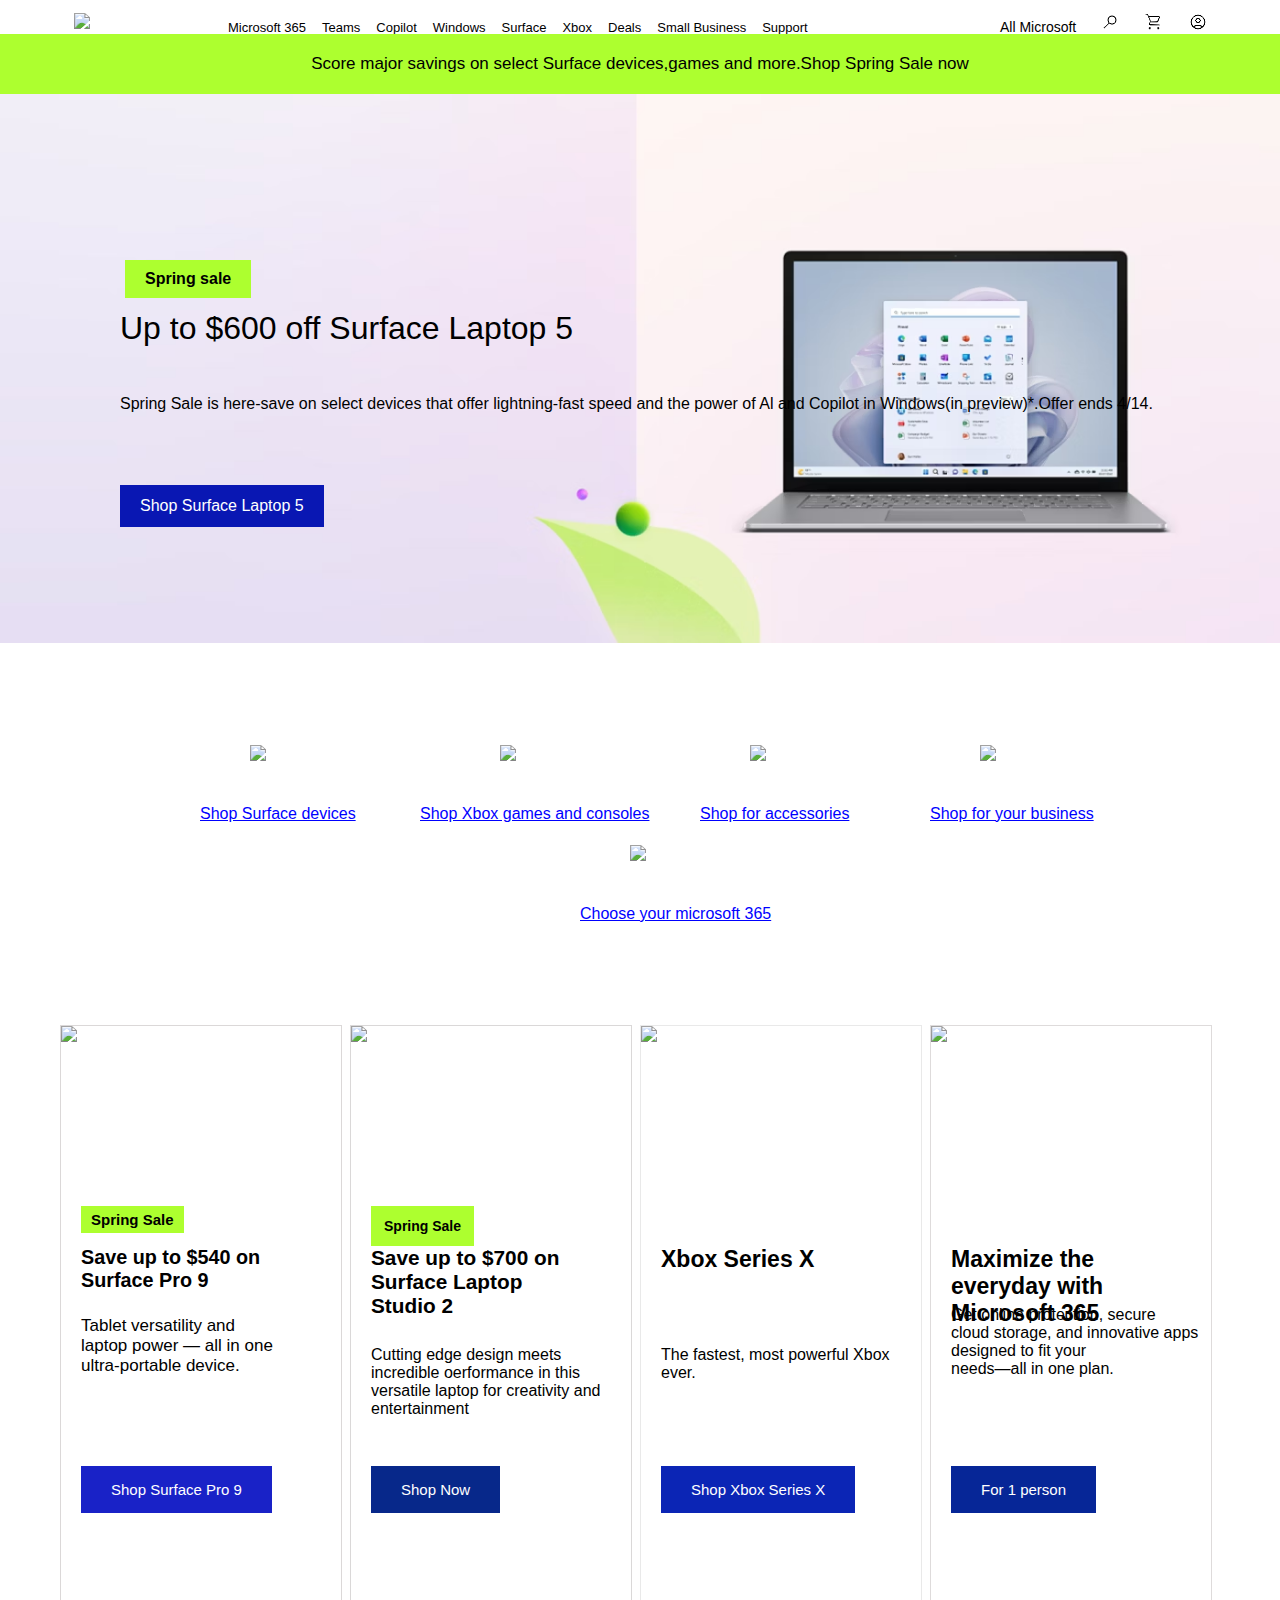
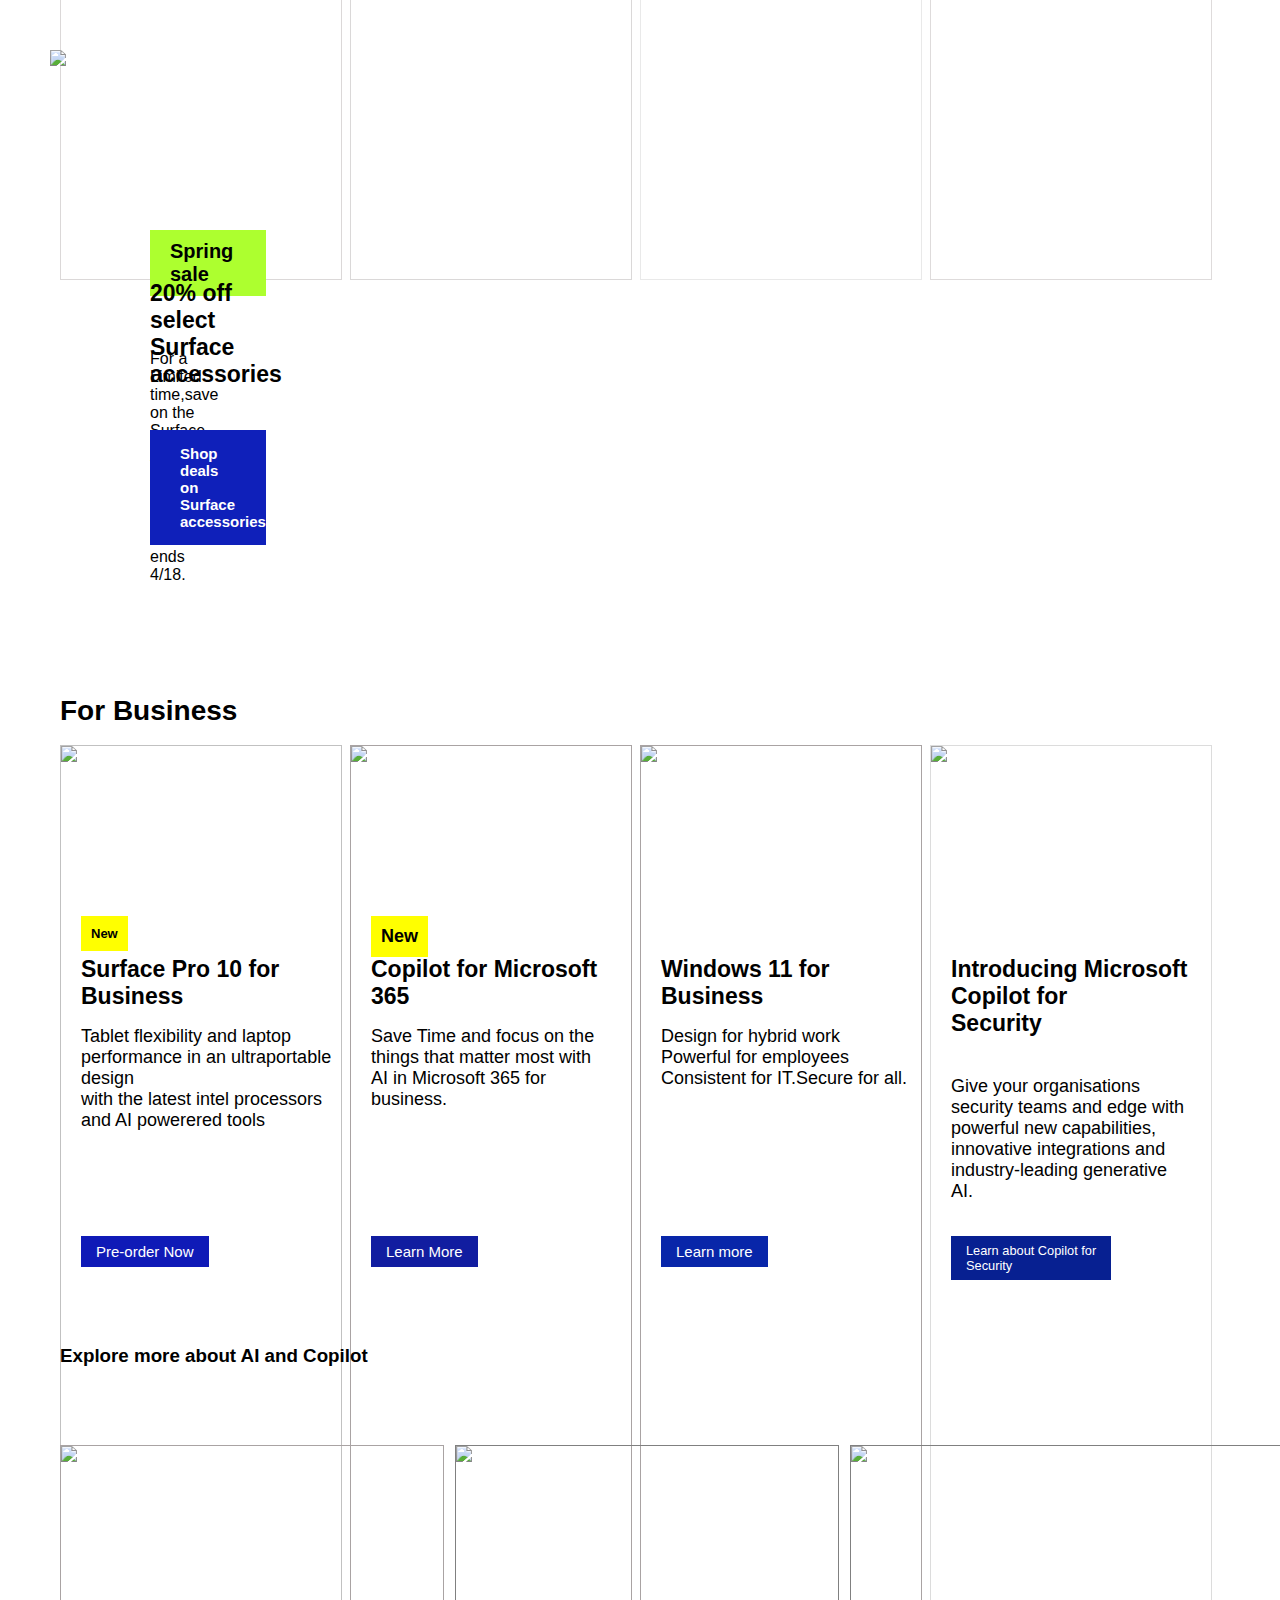
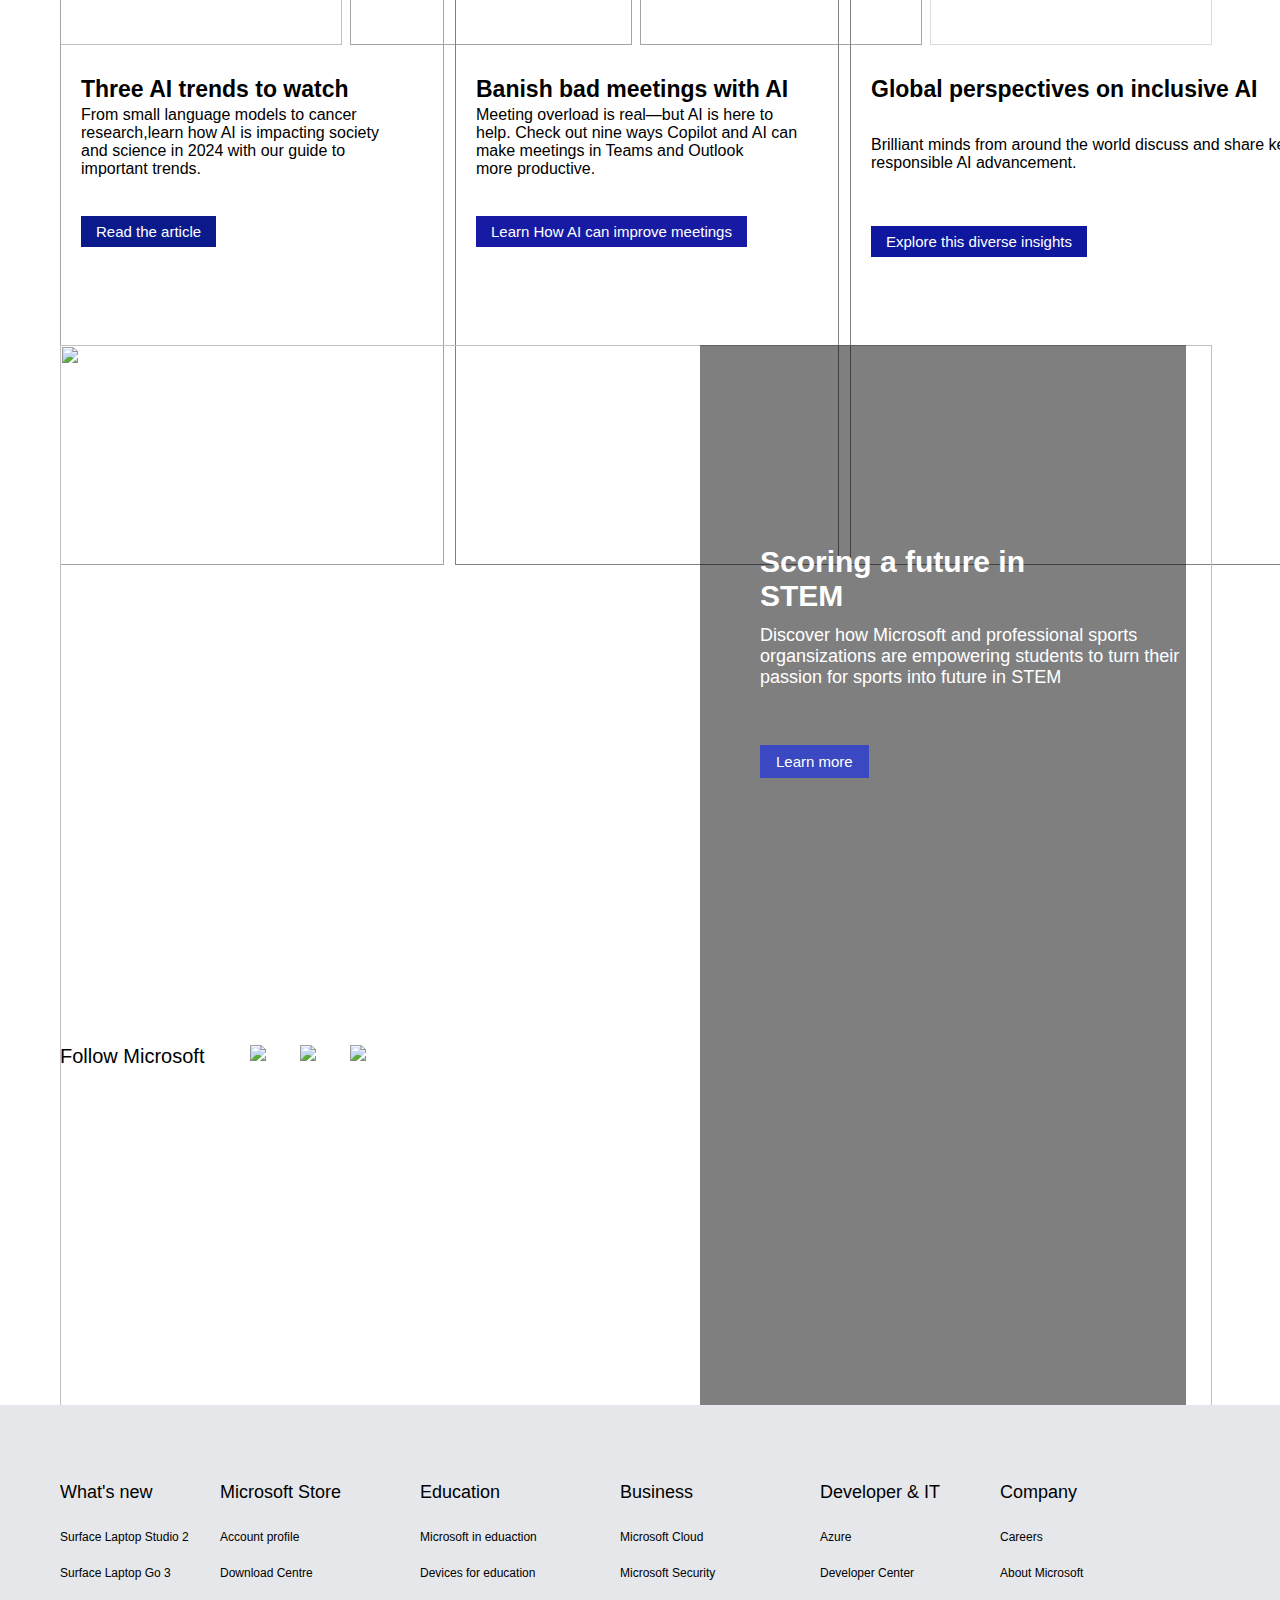
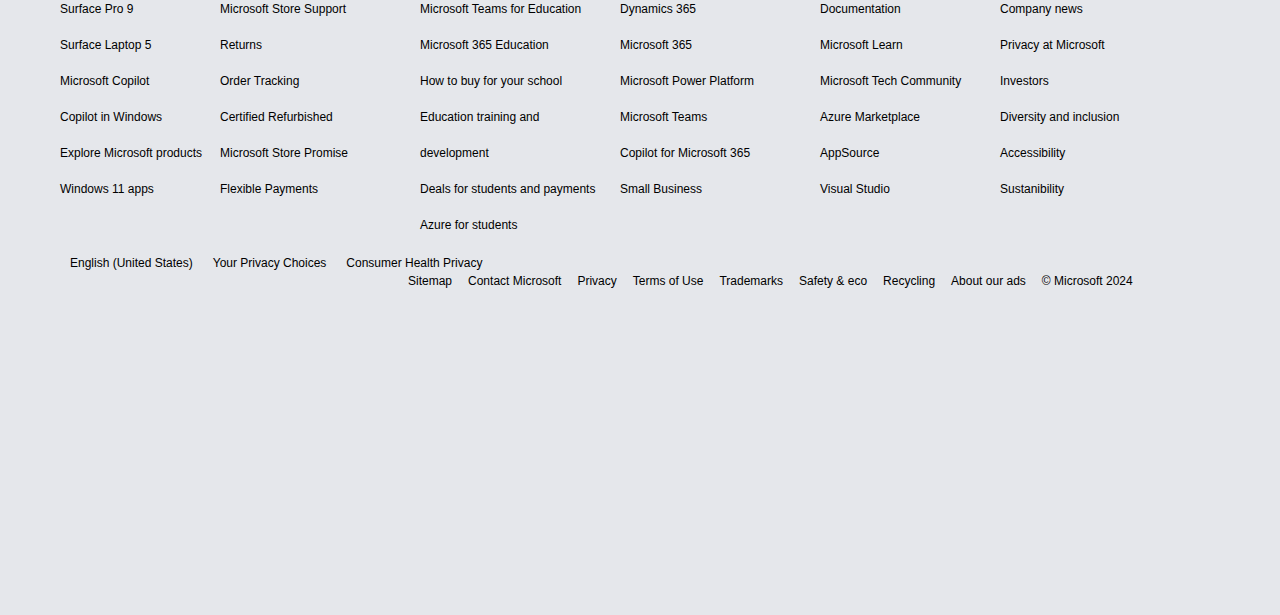
==== commit 5e41724c: "change" ====
--- a/index.html
+++ b/index.html
@@ -3,18 +3,17 @@
     <head>
         <title>microsoft</title>
         <meta charset="utf-8">
-        <meta name="viewport" width="device-width" initial-scale="1.0">
+        <meta name="viewport" content="width=device-width, initial-scale=1">
         <link rel="stylesheet" href="style.css">
         <link rel="stylesheet" href="https://fonts.googleapis.com/css2?family=Material+Symbols+Outlined:opsz,wght,FILL,GRAD@20..48,100..700,0..1,-50..200" />
     </head>
     
      <header>
         <div class="img1">
-        <img src="https://img-prod-cms-rt-microsoft-com.akamaized.net/cms/api/am/imageFileData/RE1Mu3b?ver=5c31" width="10%"></div>
-        <div class="menu">
-        <img src="images/menu.png"></div>
+        <img src="https://img-prod-cms-rt-microsoft-com.akamaized.net/cms/api/am/imageFileData/RE1Mu3b?ver=5c31" width="50%"></div>
+        <div class="burger" onclick="toggleNav()">&#9776;</div>
            <div class="nav-bar">
-            <ul>
+            <ul class="nav-links" id="navLinks">
                <li><a href="#">Microsoft 365</a></li>
                <li><a href="#">Teams</a></li>
                <li><a href="#">Copilot</a></li>
@@ -42,9 +41,9 @@
    <a href="#"><img src="images/Highlight.avif" width="100%"></a>
    <div class="spring">
     <h6>Spring sale</h6>
-    <h5>Up to $600 off Surface<br> Laptop 5</h5>
-    <h4>Spring Sale is here-save on select devices that offer<br>
-    lightning-fast speed and the power of Al and<br>Copilot
+    <h5>Up to $600 off Surface Laptop 5</h5>
+    <h4>Spring Sale is here-save on select devices that offer
+    lightning-fast speed and the power of Al and Copilot
     in Windows(in preview)*.Offer ends 4/14.</h4>
     <div class="blue">
     <p><a href="#">Shop Surface Laptop 5</a></p></div>
@@ -86,14 +85,14 @@
 <p><a href="#">Shop Now</a></p>
 </div>
 
-<div class="save2">
+<div class="save3">
  <img src="https://cdn-dynmedia-1.microsoft.com/is/image/microsoftcorp/Content-Card-Microsoft-365-Lifestyle-Sandstone-Icon-Toss?wid=297&hei=167&fit=crop">  
  <h5>Maximize the <br>everyday with<br> Microsoft 365</h5><br>
  <h4>Get online protection, secure<br> cloud storage, and innovative apps designed to fit your<br> needs—all in one plan.</h4><br>
 <p><a href="#">For 1 person</a></p>
 </div>
 
-<div class="save3">
+<div class="save2">
 <img src="https://cdn-dynmedia-1.microsoft.com/is/image/microsoftcorp/gldn-XSX-CP-Xbox-Series-X?wid=297&hei=167&fit=crop">
 <h5> Xbox Series X</h5><br>                                                                                                                                                    
   <h4> The fastest, most powerful Xbox ever.</h4><br>
@@ -181,14 +180,14 @@
 <p><a>Explore this diverse insights</a></p>
 </div>
 
-</div>
+</div> 
 
 <div class="section7">
 <img src="https://cdn-dynmedia-1.microsoft.com/is/image/microsoftcorp/Highlight-MSCOM-Microsoft-Sport-STEM-24:VP3-1083x600">
 <div class="score1">
 <h4>Scoring a future in<br>STEM</h4>   
-<h5>Discover how Microsoft and professional sports<br> organsizations are empowering students 
-   to<br> turn their passion for sports into future in<br> STEM</h5>
+<h5>Discover how Microsoft and professional sports organsizations are empowering students 
+   to turn their passion for sports into future in STEM</h5>
    <p><a>Learn more</a></p>
    </div>
 </div>
@@ -308,6 +307,6 @@
               </ul>
              </div>
     </div>
-   
+  <script src="app.js"></script> 
 </body>  
 </html>--- a/style.css
+++ b/style.css
@@ -12,25 +12,24 @@
   .img1{
  padding-left:7.375rem;
  padding-top:0.313rem;
+ width:25%;
  
  }
 
- @media(min-width:800px) {
-    .menu{
-        display:none;
-     }
- }
- @media(max-width:800px) {
-    .menu{
-        position:absolute;
-        top:0;
-        left:0.625rem;
-    }
- }
-
-@media(max-width:800px) {
+ @media(max-width: 500px) {
+  .img1{
+    margin-left:0px;
+   }
+}
+
+@media(max-width:1023px) {
     .nav-bar{
      display:none;
+    }
+     .img1{
+      padding-left:7.375rem;
+      padding-top:0.313rem;
+      width:50%;
     }
 }
  .nav-bar{
@@ -69,11 +68,18 @@
     font-size:14px;
     padding:0;
   }
-  @media(max-width:800px) {
+  .burger {
+    font-size: 2rem;
+    cursor: pointer;
+    display: none;
+  }
+  @media(max-width:1023px) {
     .nav-bar2{
       display:none;
-    }
-  }
+
+    }
+  }
+
   .nav-bar2 li{
     display:inline;
   }
@@ -94,21 +100,58 @@
     font-size:1.7rem;
     font-weight:500;
   }
-  @media(max-width:430px){
+  @media (max-width: 1023px) {
+    .nav-links {
+      display: flex;
+      flex-direction: column;
+      position: absolute;
+      background-color: #ffffff;
+      color: black;
+      top: 60px;
+      right:0;
+      width: 100%;
+      text-align: center;
+    }
+  
+    .nav-links.active {
+      display: flex;
+    }
+  
+    .nav-links li {
+      margin: 1rem 0;
+    }
+  
+    .burger {
+      display: block;
+      position: absolute;
+      top:10px;
+      left:800px;
+    }
+  }
+  @media(max-width:500px){
+    .burger {
+      display: block;
+      position: absolute;
+      top:1px;
+      left:390px;
+    }
+  }
+
+  @media(max-width:500px){
     .score a{
       position:relative;
       top:12px;
-      font-size:2.9rem;
+      font-size:2.5rem;
       padding:10px 15px 15px 15px;
-    
     }
   }
   .section1 img{
   position: relative;
-  }
- @media(max-width:430px){
+  
+  }
+ @media(max-width:500px){
   .section1 img{
-  width:500vw;
+  width:100%;
  }
 }
   .section1 h6 {
@@ -121,17 +164,18 @@
    padding:10px 20px;
    font-weight:600;
   }
-  @media(max-width:800px){
+  @media(max-width:1023px){
     .section1 h6{
       position:absolute;
-      top:420px;
+      top:500px;
       left:30px;
-    }
-  }
-  @media(max-width:430px){
+      font-size:1.6rem;
+    }
+  }
+  @media(max-width:500px){
     .section1 h6{
       position:absolute;
-      top:590px;
+      top:380px;
       left:30px;
       font-size:2rem;
     }
@@ -143,18 +187,18 @@
     font-size:3.2rem;
     font-weight:500;
   }
-  @media(max-width:800px){
+  @media(max-width:1023px){
+    .section1 h5{
+      position:absolute;
+      top:550px;
+      left:30px;
+    }
+  }
+  @media(max-width: 500px){
     .section1 h5{
       position:absolute;
       top:450px;
       left:30px;
-    }
-  }
-  @media(max-width:430px){
-    .section1 h5{
-      position:absolute;
-      top:650px;
-      left:30px;
       font-size:3rem;
     }
   }
@@ -165,19 +209,20 @@
     font-size:1.6rem;
     font-weight:300;
   }
-  @media(max-width:800px){
+  @media(max-width:1023px){
     .section1 h4{
       position: absolute;
-      top:550px;
-      left:1.875rem;
-    }
-  }
-  @media(max-width:430px){
+      top:600px;
+      left:3rem;
+    }
+  }
+  @media(max-width:500px){
     .section1 h4{
       position: absolute;
-      top:760px;
-      left:30px;
+      top:500px;
+      left:20px;
       font-size:2rem;
+      text-align:left;
     } 
   }
   .section1 .blue a{
@@ -191,26 +236,26 @@
     padding:12px 20px;
     text-decoration:none;
   }
-  @media(max-width:800px){
+  @media(max-width:1023px){
     .section1 .blue a {
       position:absolute;
-      top:630px;
+      top:690px;
       left:30px;
     }
   }
-  @media (max-width:430px) {
+  @media (max-width:500px) {
     .section1 .blue a {
       position:absolute;
-      top:860px;
-      left:40px;
-      font-size:3rem;
+      top:610px;
+      left:20px;
+      font-size:2rem;
   }
 }
   
   .section2{
     position:relative;
   }
-  @media (max-width:800px) {
+  @media (max-width:1023px) {
     .section2 {
       height:90vh;
       left:0;
@@ -218,23 +263,25 @@
       
     }
   }
+  
   .shop1 img{
     position:absolute;
     top:100px;
     left:250px;
   }
-  @media(max-width:800px){
+  @media(max-width:1023px){
     .shop1 img{
       position:absolute;
-      top:120px;
+      top:80px;
       left:220px;
-    }
-  }
- @media(max-width:430px) {
+      width:10vw;
+    }
+  }
+ @media(max-width:500px) {
   .shop1 img{
     position: absolute;
-      top:200px;
-      left:420px;
+      top:150px;
+      left:190px;
       width:30vw;
   }
  }
@@ -245,18 +292,18 @@
     font-size:1.6rem;
     color:blue;
   }
-  @media(max-width:800px){
+  @media(max-width:1023px){
     .shop1 p a{
       position: absolute;
       top:150px;
-      left:70px;
-    }
-  }
-  @media(max-width:430px){ 
+      left:160px;
+    }
+  }
+  @media(max-width:500px){ 
     .shop1 p a{
       position: absolute;
-      top:310px;
-      left:380px;
+      top:260px;
+      left:180px;
     }
   }
   .shop2 img{
@@ -264,18 +311,19 @@
     top:100px;
     left:500px;
   }
-  @media(max-width:800px){ 
+  @media(max-width:1023px){ 
     .shop2 img{
       position:absolute;
-      top:120px;
-      left:380px;
-    }
-  }
-  @media(max-width:430px){
+      top:80px;
+      left:420px;
+      width:10vw;
+    }
+  }
+  @media(max-width:500px){
     .shop2 img{
       position: absolute;
-      top:350px;
-      left:220px;
+      top:290px;
+      left:30px;
       width:30vw;
     }
    }
@@ -286,19 +334,20 @@
     font-size:1.6rem;
     color:blue;
   }
-  @media(max-width:900px){ 
+  @media(max-width:1023px){ 
     .shop2 p a{
       position:absolute;
       top:150px;
-      left:250px;
-    }
-  }
-  @media(max-width:430px){ 
+      left:350px;
+    }
+  }
+  @media(max-width:500px){ 
     .shop2 p a {
       position: absolute;
-      top:450px;
-      left:150px;
+      top:440px;
+      left:60px;
       font-size:1.9rem;
+      width:15rem;
     }
   }
   .shop3 img{
@@ -306,18 +355,19 @@
     top:100px;
     left:750px;
   }
-  @media(max-width:800px){
+  @media(max-width:1023px){
     .shop3 img{
      position:absolute;
-     top:120px;
-     left:560px;
-    }
-  }
-  @media(max-width:430px){
+     top:80px;
+     left:590px;
+     width:10vw;
+    }
+  }
+  @media(max-width:500px){
     .shop3 img {
       position: absolute;
-      top:350px;
-      left:620px;
+      top:290px;
+      left:330px;
       width:30vw;
     }
   }
@@ -328,19 +378,20 @@
   font-size:1.6rem;
   color:blue;
 }
-@media(max-width:800px){
+@media(max-width:1023px){
   .shop3 p a {
     position:absolute;
     top:150px;
-    left:500px;
+    left:600px;
   }
  }
- @media(max-width:430px){
+ @media(max-width:500px){
   .shop3 p a {
     position: absolute;
-    top:450px;
-    left:570px;
+    top:430px;
+    left:350px;
     font-size:1.9rem;
+    width:15px;
   }
 }
 .shop4 img{
@@ -349,18 +400,19 @@
   left:980px;
 
 }
-@media(max-width:800px) {
+@media(max-width:1023px) {
   .shop4 img{
     position:absolute;
-    top:250px;
-    left:250px;       
-  }
-}
-@media(max-width:430px) {
+    top:270px;
+    left:280px;  
+    width:10vw;     
+  }
+}
+@media(max-width:500px) {
   .shop4 img{
     position: absolute;
-    top:520px;
-    left:230px;
+    top:550px;
+    left:30px;
     width:30vw;
 
   }
@@ -372,19 +424,20 @@
   font-size:1.6rem;
   color:blue;
 }
-@media(max-width:800px){
+@media(max-width:1023px){
   .shop4 p a {
     position:absolute;
-    top:290px;
-    left:200px;
-  }
-}
- @media(max-width:430px){
+    top:340px;
+    left:250px;
+  }
+}
+ @media(max-width:500px){
   .shop4 p a {
     position: absolute;
-    top:630px;
-    left:200px;
+    top:680px;
+    left:30px;
     font-size:1.9rem;
+    
   }
   }
 .shop5 img{
@@ -392,18 +445,19 @@
   top:200px;
   left:630px;
 }
-@media(max-width:800px){
+@media(max-width:1023px){
   .shop5 img{
     position:absolute;
-    top:250px;
-    left:500px;
-  }
-}
-@media(max-width:430px){
+    top:270px;
+    left:600px;
+    width:10vw;
+  }
+}
+@media(max-width:500px){
   .shop5 img{
     position: absolute;
-    top:520px;
-    left:620px;
+    top:550px;
+    left:320px;
     width:30vw;
   }
 }
@@ -414,18 +468,18 @@
   font-size:1.6rem;
   color:blue;
 }
-@media(max-width:800px){ 
+@media(max-width:1023px){ 
   .shop5 p a {
     position:absolute;
-    top:290px;
-    left:450px;
-  }
-}
-@media(max-width:430px){
+    top:340px;
+    left:560px;
+  }
+}
+@media(max-width:500px){
   .shop5 p a {
     position: absolute;
-    top:630px;
-    left:590px;
+    top:680px;
+    left:330px;
     font-size:1.9rem;
   }
 }
@@ -442,26 +496,32 @@
   width:22vw;
   border:1px solid rgb(219, 216, 216);
 }
-@media (max-width:800px) {
+@media (max-width:1023px) {
   .save{
     position:absolute;
-    top:100px;
-    left:30px;
-    width:42vw;
-  }
-}
-@media(max-width:430px) {
+    top:150px;
+    left:50px;
+    width:40vw;
+    height:90vh;
+  }
+}
+@media(max-width:500px) {
   .save{
     position:absolute;
-    top:330px;
-    left:200px;
-    width:150vw;
-    height:100vh;
-  }
-}
-@media(max-width:430px){
+    top:480px;
+    left:20px;
+    width:90vw;
+    height:110vh;
+  }
+}
+@media(max-width:1023px){
   .save img{
-    width:150vw;
+    width:80vw;
+  }
+}
+@media(max-width:500px){
+  .save img{
+    width:100vw;
   }
 }
 .save h6{
@@ -473,10 +533,11 @@
   padding:5px 10px;
   font-size:15px;
 }
-@media(max-width:430px){
+@media(max-width:500px){
   .save h6{
    position: absolute; 
-   top:350px ;
+   top:230px;
+   font-size: 2rem;
   }
 }
 
@@ -487,10 +548,10 @@
   font-size:1.98rem;
   font-weight:600;
 }
-@media(max-width:430px){
+@media(max-width:500px){
   .save h5{
     position: absolute; 
-   top:400px ;
+   top:280px;
    font-size:2.5rem;
 
   }
@@ -503,11 +564,11 @@
   font-weight:400;
 }
 
-@media(max-width:430px){
+@media(max-width:500px){
   .save h4{
     position: absolute; 
-   top:490px;
-   font-size:2.5rem;
+   top:350px;
+   font-size:2rem;
   }
 }
 .save p{
@@ -521,10 +582,10 @@
   text-align:start;
   color:white;
 }
-@media(max-width:430px){
+@media(max-width:500px){
   .save p{
     position: absolute; 
-   top:550px;
+   top:450px;
    font-size:2.5rem;
 
   }
@@ -537,21 +598,32 @@
   width:22vw;
   border:1px solid rgb(218, 216, 216);
 }
-@media(max-width:800px) {
+@media(max-width:1023px) {
   .save1{
     position:absolute;
-    top:100px;
-    left:350px;
-    width:42vw;
-  }
-}
-@media(max-width:430px) {
+    top:150px;
+    left:480px;
+    width:40vw;
+    height:95vh;
+  }
+}
+@media(max-width:500px) {
   .save1{
     position:absolute;
-    top:980px;
-    left:320px;
-    width:70vw;
-    height:80vh;
+    top:1080px;
+    left:20px;
+    width:90vw;
+    height:110vh;
+  }
+}
+@media(max-width:1023px) {
+  .save1 img{
+    width:80vw;
+  }
+}
+@media(max-width:500px) {
+  .save1 img{
+    width:100%;
   }
 }
 .save1 h6{
@@ -562,7 +634,15 @@
   display:block;
   padding:12px 13px;
   font-size:1.4rem;
-  width:20vw;
+
+}
+@media(max-width:500px){
+  .save1 h6{
+   position: absolute; 
+   top:250px;
+   font-size:1.8rem;
+   padding:12px 13px ;
+  }
 }
 .save1 h4{
   position: absolute;
@@ -571,12 +651,31 @@
   font-size:2.08rem;
   font-weight:600;
 }
+@media(max-width:500px){
+  .save1 h4{
+   position: absolute; 
+   top:290px;
+   left: 10px;
+   font-size:2rem;
+   padding:12px 13px ;
+  }
+}
+
 .save1 h3 {
   position: absolute;
   top:320px;
   left:20px;
   font-size:16px;
   font-weight:400;
+}
+@media(max-width:500px) {
+  .save1 h3{
+   position: absolute; 
+   top:380px;
+   left:10px;
+   font-size:1.8rem;
+   padding:12px 13px ;
+  }
 }
 .save1 p a{
   position:absolute;
@@ -590,6 +689,13 @@
   color:white;
   text-decoration: none;
 }
+@media(max-width:500px) {
+  .save1 p a{
+  font-size:23px;
+  top: 480px;
+  }
+}
+
 .save2{
   position:absolute;
   top:380px;
@@ -598,21 +704,32 @@
   width:22vw;
   border:1px solid rgb(233, 233, 233);
 }
-@media(max-width:800px){
+@media(max-width:1023px){
 .save2{
  position:absolute;
- top:650px;
- left:30px;
- width:42vw;
-}
-}
-@media(max-width:430px) {
+ top:750px;
+ left:50px;
+ width:40vw;
+ height:95vh;
+}
+}
+@media(max-width:500px) {
   .save2{
     position:absolute;
-    top:1920px;
-    left:320px;
-    width:70vw;
+    top:2550px;
+    left:20px;
+    width:90vw;
     height:80vh;
+  }
+}
+@media(max-width:1023px){
+  .save2 img{
+    width:80vw;
+  }
+}
+@media(max-width:500px){
+  .save2 img{
+    width:100vw;
   }
 }
 .save2 h5 {
@@ -622,6 +739,15 @@
   font-size:23px;
   font-weight:600;
 }
+@media(max-width:500px){
+  .save2 h5{
+    position: absolute;
+    top:270px;
+    left:20px;
+    font-size:23px; 
+  }
+}
+
 .save2 h4{
   position:absolute;
   top:320px;
@@ -629,6 +755,15 @@
   font-size:16px;
   font-weight:400;
 }
+@media(max-width:500px){
+  .save2 h4{
+    position: absolute;
+    top:300px;
+    left:20px;
+    font-size:20px; 
+  }
+}
+
 .save2 p a{
   position:absolute;
   top:440px;
@@ -641,8 +776,16 @@
   color:white;
   text-decoration: none;
 }
+@media(max-width:500px){
+  .save2 p a{
+    position: absolute;
+    top:330px;
+    left:20px;
+    font-size:25px; 
+  }
+}
 .save3{
-  position: absolute;
+  position: absolute; 
   top:380px;
   left:930px;
   height:95vh;
@@ -650,21 +793,33 @@
   border:1px solid rgb(222, 219, 219);
 
 }
-@media(max-width:800px) {
+@media(max-width:1023px) {
   .save3{
     position:absolute;
-    top:650px;
-    left:350px;
-    width:42vw;
-  }
-}
-@media(max-width:430px){
+    top:750px;
+    left:480px;
+    width:40vw;
+    height:95vh;
+  }
+}
+@media(max-width:500px){
   .save3{
     position:absolute;
-    top:1410px;
-    left:320px;
-    width:70vw;
-    height:75vh;
+    top:1730px;
+    left:20px;
+    width:90vw;
+    height:110vh;
+  }
+}
+@media(max-width:1023px){
+  .save3 img{
+    width:80vw;
+  }
+}
+
+@media(max-width:500px){
+  .save3 img{
+    width:100vw;
   }
 }
 .save3 h5{
@@ -674,12 +829,28 @@
   font-size:23px;
   font-weight:600;
 }
+@media(max-width:500px) {
+  .save3 h5{
+    position:absolute;
+    top:280px;
+    left:20px;
+    width:92vw;
+  }
+}
 .save3 h4{
   position:absolute;
   top:280px;
   left:20px;
   font-size:16px;
   font-weight:400;
+}
+@media(max-width:500px) {
+  .save3 h4{
+    position:absolute;
+    top:380px;
+    left:20px;
+    width:90vw;
+  }
 }
 .save3 p a{
   position:absolute;
@@ -693,27 +864,42 @@
   color:white ;
   text-decoration: none;
 }
+@media(max-width:500px) {
+  .save3 p a{
+  font-size:23px;
+  top:470px ;
+  }
+}
 .section4{
   position:absolute;
   top:1650px;
   padding-left:50px;
   padding-right:50px;
 }
-@media(max-width:800px)
+@media(max-width:1023px)
 {
   .section4{
     position:absolute;
-    top:2150px;
+    top:2300px;
     left:-20px;
   }
 }
-@media(max-width:430px) {
+@media(max-width:500px) {
 .section4{
  position:absolute;
- top:3600px;
- left:30px;
-}
-}
+ top:3910px;
+ left:10px;
+}
+}
+@media(max-width:500px) {
+  .section4 img{
+   width:120vw;
+   top:4000px;
+   left:20px;
+   
+   }
+  }
+
 .section4 h6{
   position:absolute;
   top:180px;
@@ -725,22 +911,22 @@
   width:20vw;
 }
 
-@media(max-width:800px){
+@media(max-width:1023px){
   .section4 h6{
     position:absolute;
-    top:330px;
+    top:400px;
     left:50px;
   }
 }
-@media(max-width:430px){
+@media(max-width:500px){
   .section4 h6{
-   position:absolute ; 
-   top:400px;
-   left:50px;
+   position:absolute; 
+   top:250px;
+   left:20px;
    display:block;
-  padding:10px 20px;
+  padding:15px 20px;
   font-size:20px;
-  width:20vw;
+  width:50vw;
 
   }
 }
@@ -751,19 +937,19 @@
   font-size:23px;
   font-weight:600;
 }
-@media(max-width:800px) {
+@media(max-width:1023px) {
   .section4 h5{
     position:absolute;
-    top:380px;
+    top:460px;
     left:50px;
   }
 }
-@media(max-width:430px) {
+@media(max-width:500px) {
   .section4 h5{
     position:absolute;
-    top:470px;
-    left:50px;
-    font-size:25px;
+    top:320px;
+    left:20px;
+    font-size:28px;
   }
 }
 .section4 h4{
@@ -773,18 +959,18 @@
   font-size:16px;
   font-weight:400;
 }
-@media(max-width:800px){
+@media(max-width:1023px){
 .section4 h4{
   position:absolute;
-  top:450px;
+  top:530px;
   left:50px;
 }
 }
-@media(max-width:430px) {
+@media(max-width:500px) {
   .section4 h4{
     position:absolute;
-    top:550px;
-    left:50px;
+    top:400px;
+    left:20px;
     font-size:20px;
   }
 }
@@ -801,18 +987,19 @@
   text-decoration: none;
   font-weight:bold;
 }
-@media(max-width:800px){
+@media(max-width:1023px){
 .section4 p a{
   position:absolute;
-  top:520px;
+  top:640px;
   left:50px;
 }
 }
-@media(max-width:430px){
+@media(max-width:500px){
   .section4 p a{
     position:absolute;
-    top:650px;
-    left:50px;
+    top:500px;
+    left:20px;
+    font-size: 23px;
   }
   }
 
@@ -825,18 +1012,19 @@
   left:60px;
   font-size:28px;
 }
-@media(max-width:800px){
+@media(max-width:1023px){
 .section5 h2{
   position:absolute;
-  top:1850px;
+  top:2100px;
   left:50px;
 }
 }
-@media(max-width:430px) {
+@media(max-width:500px) {
   .section5 h2{
     position:absolute;
-    top:3190px;
+    top:3700px;
     left:80px;
+    font-size: 28px;
   }
 }
 .new{
@@ -847,22 +1035,36 @@
   width:22vw;
   border:1px solid rgb(193, 193, 193);
 }
-@media(max-width:800px) {
+@media(max-width:1023px) {
   .new{
     position:absolute;
-    top:1920px;
+    top:2220px;
     left:50px;
-    width:42vw;
+    width:45vw;
     height:95vh;
   }
 }  
-@media(max-width:430px) {
+@media(max-width:500px) {
   .new{
     position: absolute;
-    top:3250px;
-    left:320px;
+    top:3750px;
+    left:30px;
+    width:85vw;
+    height:100vh;
+  }
+
+}
+@media(max-width:1023px){
+  .new img{
     width:80vw;
-    height:90vh;
+  }
+}
+
+@media(max-width:500px) {
+  .new img{
+    position:absolute;
+    width:100%;
+    
   }
 }
 .new h6{
@@ -874,6 +1076,14 @@
   background-color:yellow;
   font-size:13px;
 }
+@media(max-width:500px) {
+.new h6{
+  top:260px;
+  left:20px;
+  font-size:20px;
+}
+}
+
 .new h5{
   position: absolute;
   top:210px;
@@ -881,13 +1091,28 @@
   font-size:23px;
   font-weight:600;
 }
+@media(max-width:500px) {
+  .new h5{
+    position: absolute;
+    top:320px;
+    left:20px;
+  }
+}
 .new h4{
   position:absolute;
   top:280px;
   left:20px;
   font-size:18px;
   font-weight:400;
-
+}
+
+@media(max-width:500px) {
+  .new h4{
+    position: absolute;
+    top:350px;
+    left:20px;
+    font-size: 20px;
+  }
 }
 .new p a{
   position:absolute;
@@ -901,6 +1126,14 @@
   color:white;
   text-decoration: none;
 }
+@media(max-width:500px) {
+  .new p a{
+    position: absolute;
+    top:470px;
+    left:20px;
+    font-size:23px ;
+  }
+}
 .time{
   position:absolute;
   top:1700px;
@@ -909,23 +1142,33 @@
   width:22vw;
   border:1px solid rgb(169, 163, 163);
 }
-@media(max-width:800px){
+@media(max-width:1023px){
   .time{
     position: absolute;
-    top:1920px;
-    left:380px;
+    top:2220px;
+    left:480px;
     width:40vw;
     height:95vh;
   }
 }
-@media(max-width:430px) {
+@media(max-width:500px) {
   .time{
     position: absolute;
-    top:3900px;
-    left:320px;
+    top:4350px;
+    left:30px;
+    width:85vw;
+    height:100vh;
+  }
+}
+@media(max-width:1023px){
+  .time img{
     width:80vw;
-    height:95vh;
-  }
+  }
+}
+@media(max-width:500px) {
+ .time img {
+ width:100vw;
+ }
 }
 .time h6{
   position:absolute;
@@ -936,6 +1179,14 @@
   background-color:yellow;
   font-size:18px;
 }
+@media(max-width:500px) {
+  .time h6{
+    position:absolute;
+    top:240px;
+    left:20px;
+    font-size: 20px;
+  }
+}
 .time h5{
   position: absolute;
   top:210px;
@@ -943,12 +1194,24 @@
   font-size:23px;
   font-weight:600; 
 }
+@media(max-width:500px) {
+.time h5{
+  position:absolute;
+  top:290px;
+  left:20px;
+}}
 .time h4{
   position:absolute;
   top:280px;
   left:20px;
   font-size:1.8rem;
   font-weight:400;
+}
+@media(max-width:500px) {
+.time h4{
+  top:330px;
+  left:20px;
+}
 }
 .time p a {
   position:absolute;
@@ -962,6 +1225,14 @@
   color:white;
   text-decoration: none; 
 }
+@media(max-width:500px) {
+  .time p a{
+    top:470px;
+    left:20px;
+    font-size:23px;
+  }
+  }
+
 .learn{
   position:absolute;
   top:1700px;
@@ -970,23 +1241,33 @@
   width:22vw;
   border:1px solid rgb(169, 163, 163);
 }
-@media(max-width:800px){ 
+@media(max-width:1023px) { 
   .learn{
     position: absolute;
-    top:2500px;
+    top:2900px;
     left:50px;
-    width:42vw;
+    width:40vw;
     height:95vh;
   }
 }
-@media(max-width:430px)
-{
+@media(max-width:1023px) {
+  .learn img{
+    width:80vw;
+  }
+}
+@media(max-width:500px) {
+  .learn img{
+    width:100vw;
+  
+  }
+  }
+@media(max-width:500px) {
   .learn{
     position:absolute;
-    top:4550px;
-    left:80px;
-    width:80vw;
-    height:90vh;
+    top:4960px;
+    left:20px;
+    width:90vw;
+    height:95vh;
   }
 }
 .learn h4{
@@ -997,6 +1278,13 @@
   font-weight:600; 
 
 }
+@media(max-width:500px) {
+  .learn h4{
+    top:260px;
+    left:20px;
+    font-size:28px;
+  }
+  }
 .learn h3{
   position:absolute;
   top:280px;
@@ -1004,6 +1292,14 @@
   font-size:18px;
   font-weight:400;
 }
+@media(max-width:500px) {
+  .learn h3{
+    position: absolute;
+    top:320px;
+    left:20px;
+    font-size:20px;
+  }
+  }
 .learn p a{
   position:absolute;
   top:490px;
@@ -1016,6 +1312,14 @@
   color:white;
   text-decoration:none; 
 }
+@media(max-width:500px) {
+  .learn p a{
+    position: absolute;
+    top:440px;
+    left:20px;
+    font-size: 25px;
+  }
+  }
 .copilot{
   position: absolute;
   left:930px;
@@ -1024,23 +1328,29 @@
   width:22vw;
   border:1px solid gainsboro ;
 }
-@media(max-width:800px){ 
+@media(max-width:1023px){ 
   .copilot{
     position:absolute;
-    top:2500px;
-    left:380px;
-    width:42vw;
+    top:2900px;
+    left:480px;
+    width:40vw;
     height:95vh;
   }
 }
-@media(max-width:430px) {
+@media(max-width:500px) {
   .copilot{
     position: absolute;
-    top:5200px;
-    left:80px;
-    width:62vw;
-  }
-}
+    top:5600px;
+    left:20px;
+    width:90vw;
+    height:120vh;
+  }
+}
+@media(max-width:500px) {
+  .copilot img{
+   width: 100vw;
+  }
+  }
 .copilot h4{
   position:absolute;
   top:210px;
@@ -1049,6 +1359,13 @@
   font-weight:600; 
 
 }
+@media(max-width:500px) {
+  .copilot h4{
+    top:280px;
+    left:20px;
+    font-size:28px;
+  }
+  }
 .copilot h3{
   position:absolute;
   top:330px;
@@ -1057,6 +1374,13 @@
   font-weight:400; 
 
 }
+@media(max-width:500px) {
+  .copilot h3{
+    top:390px;
+    left:20px;
+    font-size: 20px;
+  }
+  }
 .copilot p a {
   position:absolute;
   top:490px;
@@ -1069,16 +1393,19 @@
   color:white;
   text-decoration:none; 
 }
-@media(max-width:800px){
+@media(max-width:1023px){
   .copilot p a{
     position:absolute;
-    top:460px;
+    top:480px;
     left:30px;
   }
 }
-@media(max-width:430px) { 
+@media(max-width:500px) { 
   .copilot p a {
     position:absolute;
+    top:560px;
+    left:20px;
+    font-size: 18px;
     
   }
 }
@@ -1092,19 +1419,19 @@
   left:60px;
   font-size:1.875rem;
 }
-@media(max-width:800px){
+@media(max-width:1023px){
   .section6 h2{
     position:absolute;
-    top:3080px;
+    top:3480px;
     left:50px;
   } 
  }
- @media(max-width:430px) {
+ @media(max-width:500px) {
   .section6 h2 {
     position:absolute;
-    top:5790px;
+    top:6300px;
     left:40px;
-    font:0.625rem;
+    font-size:2.625rem;
   }
   }
 .trend{
@@ -1115,21 +1442,27 @@
   width:30vw;
   border:1px solid rgb(169, 163, 163);
 }
-@media(max-width:800px){
+@media(max-width:1023px) {
   .trend{
     position: absolute;
-    top:3180px;
-    left:100px;
-    width:56vw;
+    top:3580px;
+    left:30px;
+    width:30vw;
   }
  }
- @media(max-width:430px) {
+ @media(max-width:500px) {
   .trend{
     position:absolute;
-    top:5850px;
-    left:40px;
-    width:82vw;
-  }
+    top:6400px;
+    left:20px;
+    width:90vw;
+    height:95vh;
+  }}
+    @media(max-width: 500px) {
+    .trend img{
+    width: 120vw;
+      }
+    
  }
 .trend h3{
   position:absolute;
@@ -1138,6 +1471,13 @@
   font-size:23px;
   font-weight:600; 
 }
+@media(max-width:500px) {
+  .trend h3{
+    top:260px;
+    left:20px;
+    font-size:28px;
+  }
+  }
 .trend h5{
   position:absolute;
   top:260px;
@@ -1145,6 +1485,13 @@
   font-size:16px;
   font-weight:400; 
 }
+@media(max-width: 500px) {
+  .trend h5{
+    top:310px;
+    left:20px;
+    font-size:20px;
+  }
+  }
 .trend p a{
   position:absolute;
   top:370px;
@@ -1157,6 +1504,13 @@
   color:white;
   text-decoration: none;  
 }
+@media(max-width:500px) {
+  .trend p a{
+    top:440px;
+    left:20px;
+    font-size:25px;
+  }
+  }
 .meeting{
   position: absolute;
   top:2400px;
@@ -1165,21 +1519,29 @@
   width:30vw;
   border:1px solid grey;
 }
-@media(max-width:800px){
+@media(max-width:1023px){
   .meeting{
     position: absolute;
-    top:3680px;
-    left:100px;
-    width:57vw;
-  }
-}
-@media(max-width:430px) {
+    top:3580px;
+    left:320px;
+    width:30vw;
+  }
+}
+@media(max-width:500px) {
   .meeting{
     position: absolute;
-    top:6320px;
-    left:40px;
-    width:82vw;
-  }
+    top:6995px;
+    left:20px;
+    width:90vw;
+    height:95vh;
+
+  }
+}
+@media(max-width: 500px) {
+  .meeting img{
+  width: 120vw;
+    }
+  
 }
 .meeting h3{
   position:absolute;
@@ -1188,6 +1550,13 @@
   font-size:23px;
   font-weight:600; 
 }
+@media(max-width:500px) {
+  .meeting h3{
+    top:260px;
+    left:20px;
+    font-size:28px;
+  }
+  }
 .meeting h5{
   position:absolute;
   top:260px;
@@ -1195,6 +1564,13 @@
   font-size:16px;
   font-weight:400;  
 }
+@media(max-width: 500px) {
+  .meeting h5{
+    top:310px;
+    left:20px;
+    font-size:20px;
+  }
+  }
 .meeting p a{
   position:absolute;
   top:370px;
@@ -1207,6 +1583,13 @@
   color:white;
   text-decoration: none;  
 }
+@media(max-width:500px) {
+  .meeting p a{
+    top:430px;
+    left:10px;
+    font-size:21px;
+  }
+  }
 .AI{
   position: absolute;
   top:2400px;
@@ -1215,21 +1598,28 @@
   width:65vh;
   border:1px solid grey;
 }
-@media(max-width:800px){ 
+@media(max-width:1023px){ 
   .AI{
     position: absolute;
-    top:4180px;
-    left:100px;
-    width:57vw;
-  }
-}
-@media(max-width:430px) {
+    top:3580px;
+    left:600px;
+    width:30vw;
+  }
+}
+@media(max-width:500px) {
   .AI{
     position:absolute;
-    top:6800px;
-    left:40px;
-    width:82vw;
-  }
+    top:7600px;
+    left:20px;
+    width:90vw;
+    height:90vh;
+  }
+}
+@media(max-width: 500px) {
+  .AI img{
+  width: 120vw;
+    }
+  
 }
 .AI h3{
   position:absolute;
@@ -1238,6 +1628,13 @@
   font-size:23px;
   font-weight:600; 
 }
+@media(max-width:500px) {
+  .AI h3{
+    top:270px;
+    left:20px;
+    font-size: 23px;
+  }
+  }
 .AI h5{
   position:absolute;
   top:290px;
@@ -1245,6 +1642,13 @@
   font-size:16px;
   font-weight:400;
 }
+@media(max-width: 500px) {
+  .AI h5{
+    top:330px;
+    left:20px;
+    font-size:20px;
+  }
+  }
 .AI p a {
   position:absolute;
   top:380px;
@@ -1257,6 +1661,13 @@
   color:white; 
   text-decoration: none;   
 }
+@media(max-width:500px) {
+  .AI p a{
+    top:420px;
+    font-size:25px;
+    left:20px;
+  }
+  }
 .section7{
   position:relative;
 
@@ -1269,20 +1680,21 @@
   height:120vh;
 
 }
-@media(max-width:800px){ 
+@media(max-width:1023px){ 
   .section7 img{
     position:absolute;
-    top:4700px;
+    top:4100px;
     left:30px;
   }
 }
-@media(max-width:430px)
+@media(max-width:500px)
 {
   .section7 img{
     position:absolute;
-    top:7300px;
-    left:20px;
-    height:50vh;
+    top:8200px;
+    left:20px;
+    height:60vh;
+    width: 90vw;
   }
 }
 .score1{
@@ -1293,22 +1705,24 @@
   height:120vh;
   width:38vw;
 }
-@media(max-width:800px){
+@media(max-width:1023px){
   .score1{ 
     position:absolute;
-    top:5200px;
+    top:4800px;
     left:30px;
-    height:80vh;
+    height:50vh;
     width:90vw;
     background-color:white;
     color:black;
   }
 }
-@media(max-width:430px) {
+@media(max-width:500px) {
   .score1{
     position:absolute;
-    top:7600px;
+    top:8580px;
     left:-30px;
+    height:40vh;
+    width:150vw ;
   }
 }
 .score1 h4{
@@ -1318,11 +1732,24 @@
   font-size:30px;
   color:white;
 }
-@media(max-width:800px){
+@media(max-width:1023px){
   .score1 h4{
     color:black;
-  }
-}
+    top:10px;
+    left:60px;
+    
+  }
+}
+
+@media(max-width:500px){
+  .score1 h4{
+    top:100px;
+    font-size:28px ;
+    
+  }
+}
+
+
 .score1 h5{
   position: absolute;
   top:280px;
@@ -1332,11 +1759,22 @@
   font-weight:200;
   
 }
-@media(max-width:800px){
+@media(max-width:1023px){
   .score1 h5{
     color:black;
-  }
-}
+    top:100px;
+    left:60px;
+  }
+}
+@media(max-width:500px){
+  .score1 h5{
+    color:black;
+    top:200px;
+    left:60px;
+    font-size: 25px;
+  }
+}
+
 .score1 p a{
   position:absolute;
    top:400px;
@@ -1349,6 +1787,21 @@
   color:white;
   text-decoration: none;  
 }
+
+@media (max-width: 1023px) {
+  .score1 p a{
+  top:180px;
+  font-size:28px;
+  
+  }
+}
+@media (max-width: 500px) {
+.score1 p a{
+top:380px;
+font-size:28px;
+
+}
+}
 .section8{
   position:relative;
   height:40vh;
@@ -1361,19 +1814,20 @@
   left:60px;
   font-size:20px;
 }
-@media(max-width:800px){
+@media(max-width: 1023px) {
   .section8 p{
     position:absolute;
-    top:5750px;
+    top:5100px;
     left:90px;
-    font-size:1.5rem;
-  }
-}
-@media(max-width:430px) {
+    font-size:1.8rem;
+  }
+}
+@media(max-width: 500px) {
   .section8 p{
     position: absolute;
-    top:8100px;
-    left:20px;
+    top:9100px;
+    left:20px;
+    font-size:23px ;
   }
 }
 .socials{
@@ -1381,18 +1835,18 @@
   top:3600px;
   left:250px;
 }
-@media (max-width:800px) {
+@media (max-width:1023px) {
   .socials{
     position:absolute;
-    top:5740px;
-    left:220px;
+    top:5100px;
+    left:230px;
   }
    }
-   @media(max-width:430px) {
+   @media(max-width:500px) {
     .socials{
       position:absolute;
-      top:8100px;
-      left:150px;
+      top:9100px;
+      left:190px;
     }
    }
 
@@ -1401,18 +1855,18 @@
   top:3600px;
   left:300px;
 }
-@media (max-width:800px) {
+@media (max-width:1023px) {
   .socials1 {
     position:absolute;
-    top:5740px;
+    top:5100px;
     left:260px;
   }
 }
-@media(max-width:430px) {
+@media(max-width:500px) {
   .socials1{
     position: absolute;
-    top:8100px;
-    left:180px;
+    top:9100px;
+    left:210px;
   }
 }
 .socials2{
@@ -1420,18 +1874,18 @@
   top:3600px;
   left:350px;
 }
-@media(max-width:800px){
+@media(max-width:1023px){
   .socials2{
     position:absolute;
-    top:5740px;
+    top:5100px;
     left:300px;
   }
 }
-@media(max-width:430px) {
+@media(max-width:500px) {
   .socials2{
     position:absolute;
-    top:8100px;
-    left:220px;
+    top:9100px;
+    left:250px;
   }
 }
 .footer{
@@ -1443,20 +1897,23 @@
   line-height:3;
 
 }
-@media(max-width:800px) {
+@media(max-width:1023px) {
   .footer{
   position:absolute;
-  top:6800px;
-  height:150vh;
+  top:6300px;
+  height:200vh;
   width:110vw;
   background-color:rgb(229,231,235);
 }
 }
-@media(max-width:430px){
+@media(max-width:500px){
   .footer{
     position:absolute;
-    top:9000px;
-    height:430vh;
+    top:9990px;
+    left:0px;
+    height:480vh;
+    width:100%;
+    font-size:1.4rem;
   }
 }
 .footer1{
@@ -1464,14 +1921,15 @@
   top:60px;
   left:60px;
 }
-@media(max-width:800px) {
+@media(max-width:1023px) {
  .footer1{
   position:absolute;
   top:40px;
-  left:20px;
+  left:150px;
+  font-size: 1.5rem;
  }
 }
-@media(max-width:430px) {
+@media(max-width:500px) {
 .footer1{
 position:absolute;
 top:30px;
@@ -1484,14 +1942,15 @@
   top:60px;
   left:220px;
 }
-@media(max-width:800px) {
+@media(max-width:1023px) {
  .footer2{
  position:absolute;
-top:30px;
-left:250px;
-}
-}
-@media(max-width:430px) {
+top:40px;
+left:380px;
+font-size: 1.5rem;
+}
+}
+@media(max-width:500px) {
   .footer2{
     position:absolute;
     top:370px;
@@ -1503,14 +1962,15 @@
   top:60px;
   left:420px;
 }
-@media(max-width:800px) {
+@media(max-width:1023px) {
   .footer3{
     position: absolute;
-    top:30px;
-    left:450px;
-  }
-}
-@media(max-width:430px) {
+    top:40px;
+    left:600px;
+    font-size: 1.5rem;
+  }
+}
+@media(max-width:500px) {
   .footer3{
     position:absolute;
     top:750px;
@@ -1523,14 +1983,15 @@
   top:60px;
   left:620px;
 }
-@media(max-width:800px) {
+@media(max-width:1023px) {
   .footer4{
     position:absolute;
-    top:400px;
-    left:20px;
-  }
-}
-@media(max-width:430px) {
+    top:480px;
+    left:150px;
+    font-size:1.5rem;
+  }
+}
+@media(max-width:500px) {
   .footer4{
     position:absolute;
     top:1150px;
@@ -1543,15 +2004,16 @@
   left:820px;
 }
 
-@media(max-width:800px) {
+@media(max-width:1023px) {
   .footer5{
     position:absolute;
-    top:400px;
-    left:250px;
+    top:480px;
+    left:380px;
+    font-size:1.5rem;
   }
 }
  
-@media(max-width:430px) {
+@media(max-width:500px) {
   .footer5{
     position:absolute;
     top:1500px;
@@ -1563,14 +2025,15 @@
   top:60px;
   left:1000px;
 }
- @media(max-width:800px) {
+ @media(max-width:1023px) {
  .footer6{
   position:absolute;
-  top:400px;
-  left:450px;
+  top:550px;
+  left:600px;
+  font-size: 1.5rem;
  }
 }
-@media(max-width:430px) {
+@media(max-width:500px) {
   .footer6{
     position:absolute;
     top:1900px;
@@ -1583,14 +2046,15 @@
   top:450px;
   left:400px;
 }
-@media(max-width:800px) {
+@media(max-width:1023px) {
   .footer7{
   position:absolute;
-  top:750px;
+  top:950px;
   left:30px;
-}
-}
-@media(max-width:430px) {
+
+}
+}
+@media(max-width:500px) {
   .footer7{
     position:absolute;
     top:2300px;
@@ -1601,7 +2065,7 @@
   float:left;
   padding:8px;
 }
-@media(max-width:800px) {
+@media(max-width:1023px) {
   .footer7 li{
     float:left;
     padding:5px;
@@ -1612,14 +2076,15 @@
   top:430px;
   left:60px;
 }
-@media(max-width:800px) {
+@media(max-width:1023px) {
   .footers{
     position:absolute;
-    top:720px;
-    left:20px;
-  }
-}
-@media (max-width:430px){
+    top:990px;
+    left:20px;
+    font-size: 1.3rem;
+  }
+}
+@media (max-width:500px){
   .footers{
     position:absolute;
     top:2250px;
